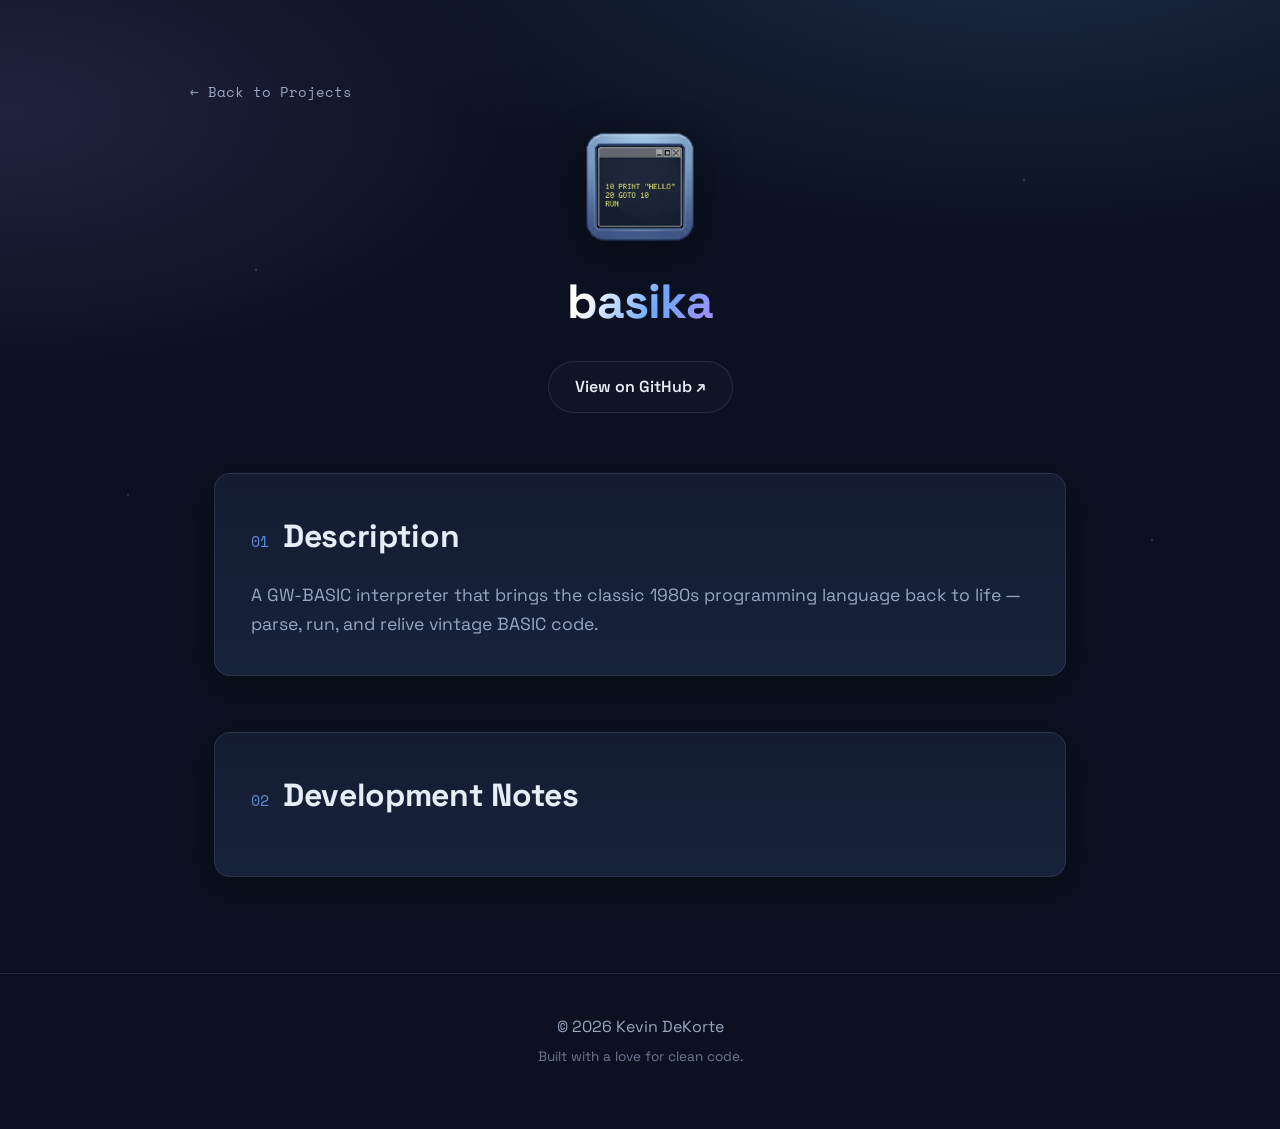
==== basika.html @ e611b0ad "Add project detail pages with description and dev notes sections Add basika.html, spacerocks.html, a" ====
<!DOCTYPE html>
<html lang="en">
<head>
    <meta charset="UTF-8">
    <meta name="viewport" content="width=device-width, initial-scale=1.0">
    <meta name="description" content="basika — a GW-BASIC interpreter by Kevin DeKorte.">
    <title>basika — Kevin DeKorte</title>
    <link rel="preconnect" href="https://fonts.googleapis.com">
    <link rel="preconnect" href="https://fonts.gstatic.com" crossorigin>
    <link href="https://fonts.googleapis.com/css2?family=Space+Grotesk:wght@400;500;600;700&family=Space+Mono:wght@400;700&display=swap" rel="stylesheet">
    <link rel="stylesheet" href="style.css">
</head>
<body>
    <div class="stars" aria-hidden="true"></div>

    <header class="detail-hero">
        <div class="detail-hero-inner">
            <a class="back-link" href="index.html">← Back to Projects</a>
            <img class="detail-icon" src="basika.png" alt="basika icon" loading="lazy">
            <h1>basika</h1>
            <a class="btn btn-ghost" href="https://github.com/kdekorte/basika" target="_blank" rel="noopener">View on GitHub ↗</a>
        </div>
    </header>

    <main>
        <section id="description" class="section">
            <div class="section-head">
                <span class="section-index">01</span>
                <h2>Description</h2>
            </div>
            <p class="lead">A GW-BASIC interpreter that brings the classic 1980s programming language back to life — parse, run, and relive vintage BASIC code.</p>
        </section>

        <section id="notes" class="section">
            <div class="section-head">
                <span class="section-index">02</span>
                <h2>Development Notes</h2>
            </div>
            <div class="notes">
                <!-- Add development notes here as HTML entries, e.g.:
                <article class="note">
                    <p class="note-date">2026-01-01</p>
                    <p>Note content goes here.</p>
                </article>
                -->
            </div>
        </section>
    </main>

    <footer>
        <p>&copy; 2026 Kevin DeKorte</p>
        <p class="footer-sub">Built with a love for clean code.</p>
    </footer>
</body>
</html>
---- style.css ----
:root {
    --bg: #0b1120;
    --bg-elev: #131c31;
    --bg-card: #17223b;
    --border: rgba(148, 163, 184, 0.16);
    --text: #e6edf7;
    --muted: #97a6c2;
    --accent: #6ea8fe;
    --accent-2: #a78bfa;
    --radius: 16px;
    --shadow: 0 10px 40px rgba(0, 0, 0, 0.35);
    --maxw: 900px;
}

* {
    box-sizing: border-box;
}

html {
    scroll-behavior: smooth;
}

body {
    font-family: 'Space Grotesk', system-ui, sans-serif;
    margin: 0;
    padding: 0;
    color: var(--text);
    background:
        radial-gradient(1200px 600px at 80% -10%, rgba(110, 168, 254, 0.18), transparent 60%),
        radial-gradient(1000px 500px at 0% 10%, rgba(167, 139, 250, 0.14), transparent 55%),
        var(--bg);
    line-height: 1.65;
    min-height: 100vh;
    -webkit-font-smoothing: antialiased;
}

/* Subtle starfield */
.stars {
    position: fixed;
    inset: 0;
    z-index: -1;
    pointer-events: none;
    background-image:
        radial-gradient(1px 1px at 20% 30%, #fff, transparent),
        radial-gradient(1px 1px at 60% 70%, #cbd5e1, transparent),
        radial-gradient(1px 1px at 80% 20%, #fff, transparent),
        radial-gradient(1px 1px at 35% 85%, #dbeafe, transparent),
        radial-gradient(1px 1px at 90% 60%, #fff, transparent),
        radial-gradient(1px 1px at 10% 55%, #cbd5e1, transparent);
    background-size: 100% 100%;
    opacity: 0.5;
}

/* ---------- Hero ---------- */
.hero {
    text-align: center;
    padding: 120px 24px 90px;
}

.hero-inner {
    max-width: var(--maxw);
    margin: 0 auto;
    animation: rise 0.7s ease both;
}

.eyebrow {
    font-family: 'Space Mono', monospace;
    color: var(--accent);
    letter-spacing: 0.04em;
    margin: 0 0 12px;
}

.hero h1 {
    font-size: clamp(2.6rem, 7vw, 4.5rem);
    line-height: 1.05;
    margin: 0;
    background: linear-gradient(120deg, #fff 20%, var(--accent) 60%, var(--accent-2) 100%);
    -webkit-background-clip: text;
    background-clip: text;
    color: transparent;
    letter-spacing: -0.02em;
}

.tagline {
    font-family: 'Space Mono', monospace;
    font-size: clamp(1rem, 2.5vw, 1.35rem);
    color: var(--muted);
    margin: 10px 0 0;
}

.hero-blurb {
    max-width: 560px;
    margin: 22px auto 0;
    color: var(--muted);
    font-size: 1.05rem;
}

.hero-actions {
    display: flex;
    gap: 14px;
    justify-content: center;
    flex-wrap: wrap;
    margin-top: 34px;
}

.btn {
    display: inline-block;
    padding: 12px 26px;
    border-radius: 999px;
    font-weight: 600;
    text-decoration: none;
    transition: transform 0.15s ease, box-shadow 0.2s ease, background 0.2s ease;
}

.btn-primary {
    color: #0b1120;
    background: linear-gradient(120deg, var(--accent), var(--accent-2));
    box-shadow: 0 8px 24px rgba(110, 168, 254, 0.35);
}

.btn-primary:hover {
    transform: translateY(-2px);
    box-shadow: 0 12px 30px rgba(110, 168, 254, 0.45);
}

.btn-ghost {
    color: var(--text);
    border: 1px solid var(--border);
    background: rgba(255, 255, 255, 0.02);
}

.btn-ghost:hover {
    transform: translateY(-2px);
    border-color: var(--accent);
    color: var(--accent);
}

/* ---------- Sections ---------- */
main {
    max-width: var(--maxw);
    margin: 0 auto;
    padding: 0 24px 40px;
}

.section {
    margin: 0 0 56px;
    padding: 36px;
    background: linear-gradient(180deg, var(--bg-elev), var(--bg-card));
    border: 1px solid var(--border);
    border-radius: var(--radius);
    box-shadow: var(--shadow);
}

.section-head {
    display: flex;
    align-items: baseline;
    gap: 14px;
    margin-bottom: 18px;
}

.section-index {
    font-family: 'Space Mono', monospace;
    color: var(--accent);
    font-size: 0.95rem;
    opacity: 0.8;
}

.section h2 {
    margin: 0;
    font-size: clamp(1.5rem, 4vw, 2rem);
    letter-spacing: -0.01em;
}

.lead {
    margin: 0 0 16px;
    color: var(--muted);
    font-size: 1.1rem;
}

.lead:last-of-type {
    margin-bottom: 0;
}

.about-links {
    display: flex;
    gap: 12px;
    flex-wrap: wrap;
    margin-top: 24px;
}

/* ---------- Project cards ---------- */
.project-grid {
    display: grid;
    grid-template-columns: repeat(auto-fit, minmax(240px, 1fr));
    gap: 20px;
}

.card {
    display: flex;
    flex-direction: column;
    background: rgba(255, 255, 255, 0.02);
    border: 1px solid var(--border);
    border-radius: 14px;
    overflow: hidden;
    transition: transform 0.2s ease, border-color 0.2s ease, box-shadow 0.2s ease;
}

.card:hover {
    transform: translateY(-6px);
    border-color: var(--accent);
    box-shadow: 0 16px 40px rgba(0, 0, 0, 0.4);
}

.card-media {
    display: flex;
    align-items: center;
    justify-content: center;
    padding: 28px;
    background: radial-gradient(circle at 50% 40%, rgba(110, 168, 254, 0.15), transparent 70%);
}

.card-media img {
    width: 110px;
    height: 110px;
    object-fit: contain;
    filter: drop-shadow(0 8px 20px rgba(0, 0, 0, 0.4));
}

.card-body {
    padding: 20px 22px 24px;
    border-top: 1px solid var(--border);
}

.card-body h3 {
    margin: 0 0 6px;
    font-size: 1.25rem;
}

.card-body p {
    margin: 0 0 16px;
    color: var(--muted);
}

.card-link {
    font-family: 'Space Mono', monospace;
    font-size: 0.9rem;
    color: var(--accent);
    text-decoration: none;
    font-weight: 700;
}

.card-link:hover {
    color: var(--accent-2);
}

/* ---------- Project detail header ---------- */
.detail-hero {
    text-align: center;
    padding: 80px 24px 60px;
}

.detail-hero-inner {
    max-width: var(--maxw);
    margin: 0 auto;
    display: flex;
    flex-direction: column;
    align-items: center;
    animation: rise 0.7s ease both;
}

.back-link {
    align-self: flex-start;
    font-family: 'Space Mono', monospace;
    font-size: 0.9rem;
    color: var(--muted);
    text-decoration: none;
    margin-bottom: 28px;
    transition: color 0.2s ease;
}

.back-link:hover {
    color: var(--accent);
}

.detail-icon {
    width: 110px;
    height: 110px;
    object-fit: contain;
    filter: drop-shadow(0 8px 20px rgba(0, 0, 0, 0.4));
    margin-bottom: 20px;
}

.detail-hero-inner h1 {
    font-size: clamp(2rem, 6vw, 3rem);
    margin: 0 0 20px;
    background: linear-gradient(120deg, #fff 20%, var(--accent) 60%, var(--accent-2) 100%);
    -webkit-background-clip: text;
    background-clip: text;
    color: transparent;
    letter-spacing: -0.02em;
}

/* ---------- Development notes ---------- */
.notes {
    display: flex;
    flex-direction: column;
    gap: 20px;
}

.note {
    padding: 18px 20px;
    background: rgba(255, 255, 255, 0.02);
    border: 1px solid var(--border);
    border-left: 3px solid var(--accent);
    border-radius: 10px;
}

.note-date {
    font-family: 'Space Mono', monospace;
    color: var(--accent);
    font-size: 0.85rem;
    margin: 0 0 8px;
}

.note p:last-child {
    margin-bottom: 0;
}

.notes:empty::before {
    content: "No development notes yet.";
    color: var(--muted);
    font-style: italic;
}

/* ---------- Footer ---------- */
footer {
    text-align: center;
    padding: 40px 24px 60px;
    color: var(--muted);
    border-top: 1px solid var(--border);
}

footer p {
    margin: 0;
}

.footer-sub {
    font-size: 0.85rem;
    opacity: 0.7;
    margin-top: 6px;
}

/* ---------- Animation ---------- */
@keyframes rise {
    from { opacity: 0; transform: translateY(18px); }
    to   { opacity: 1; transform: translateY(0); }
}

@media (prefers-reduced-motion: reduce) {
    * { animation: none !important; scroll-behavior: auto; }
}

/* ---------- Responsive ---------- */
@media (max-width: 600px) {
    .hero { padding: 80px 20px 60px; }
    .section { padding: 26px 20px; }
}
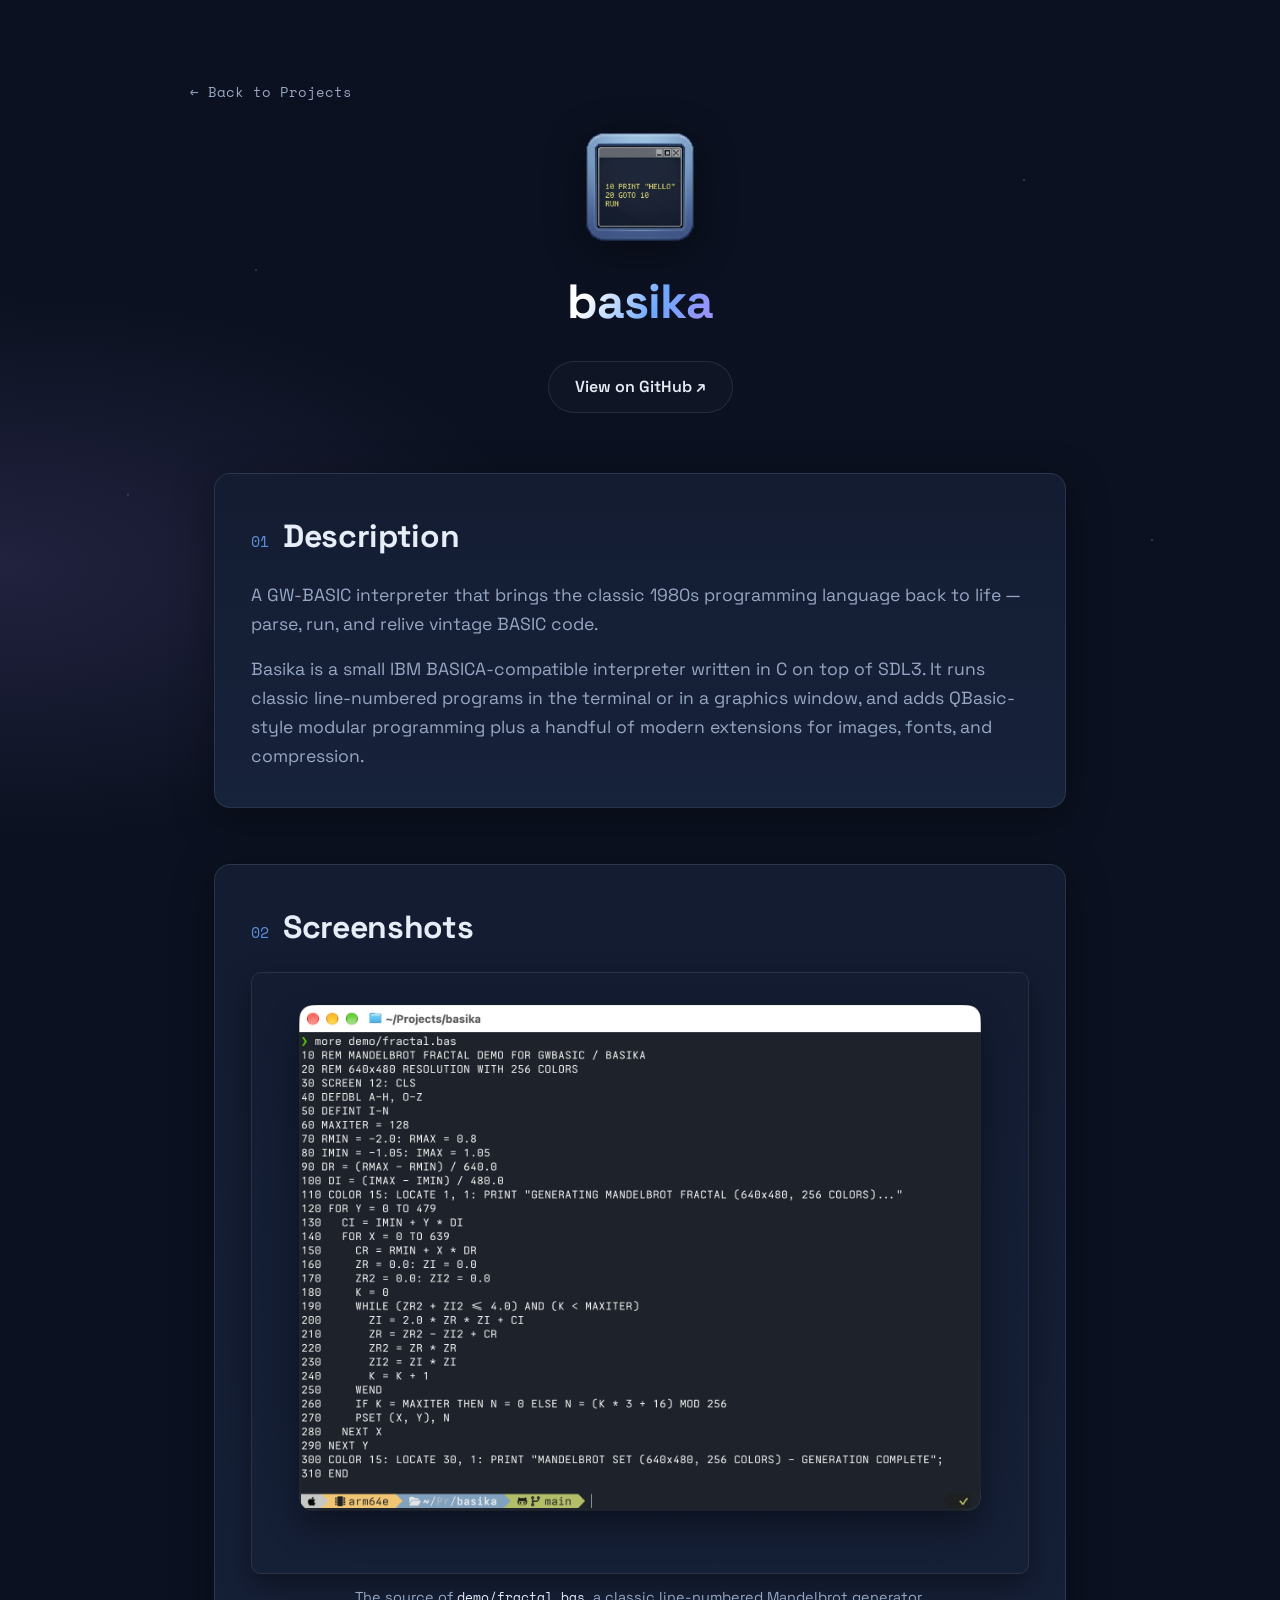
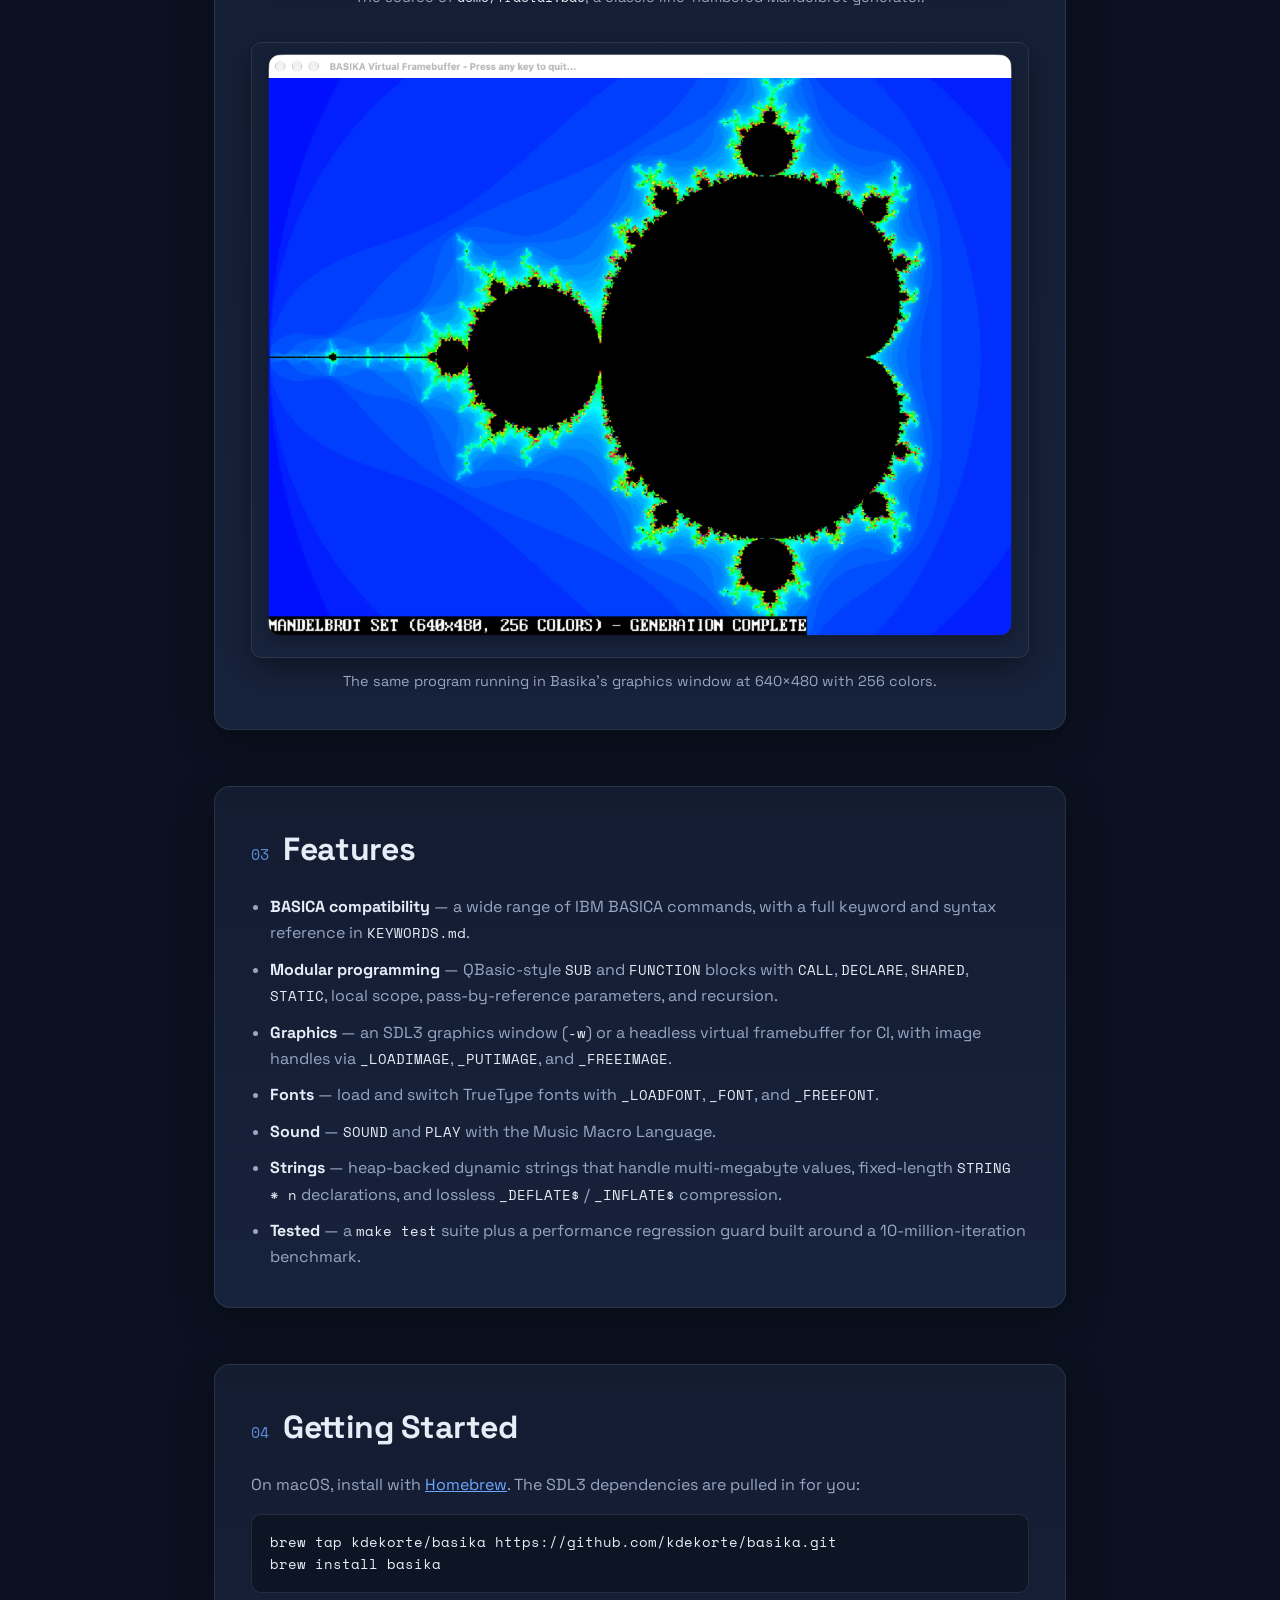
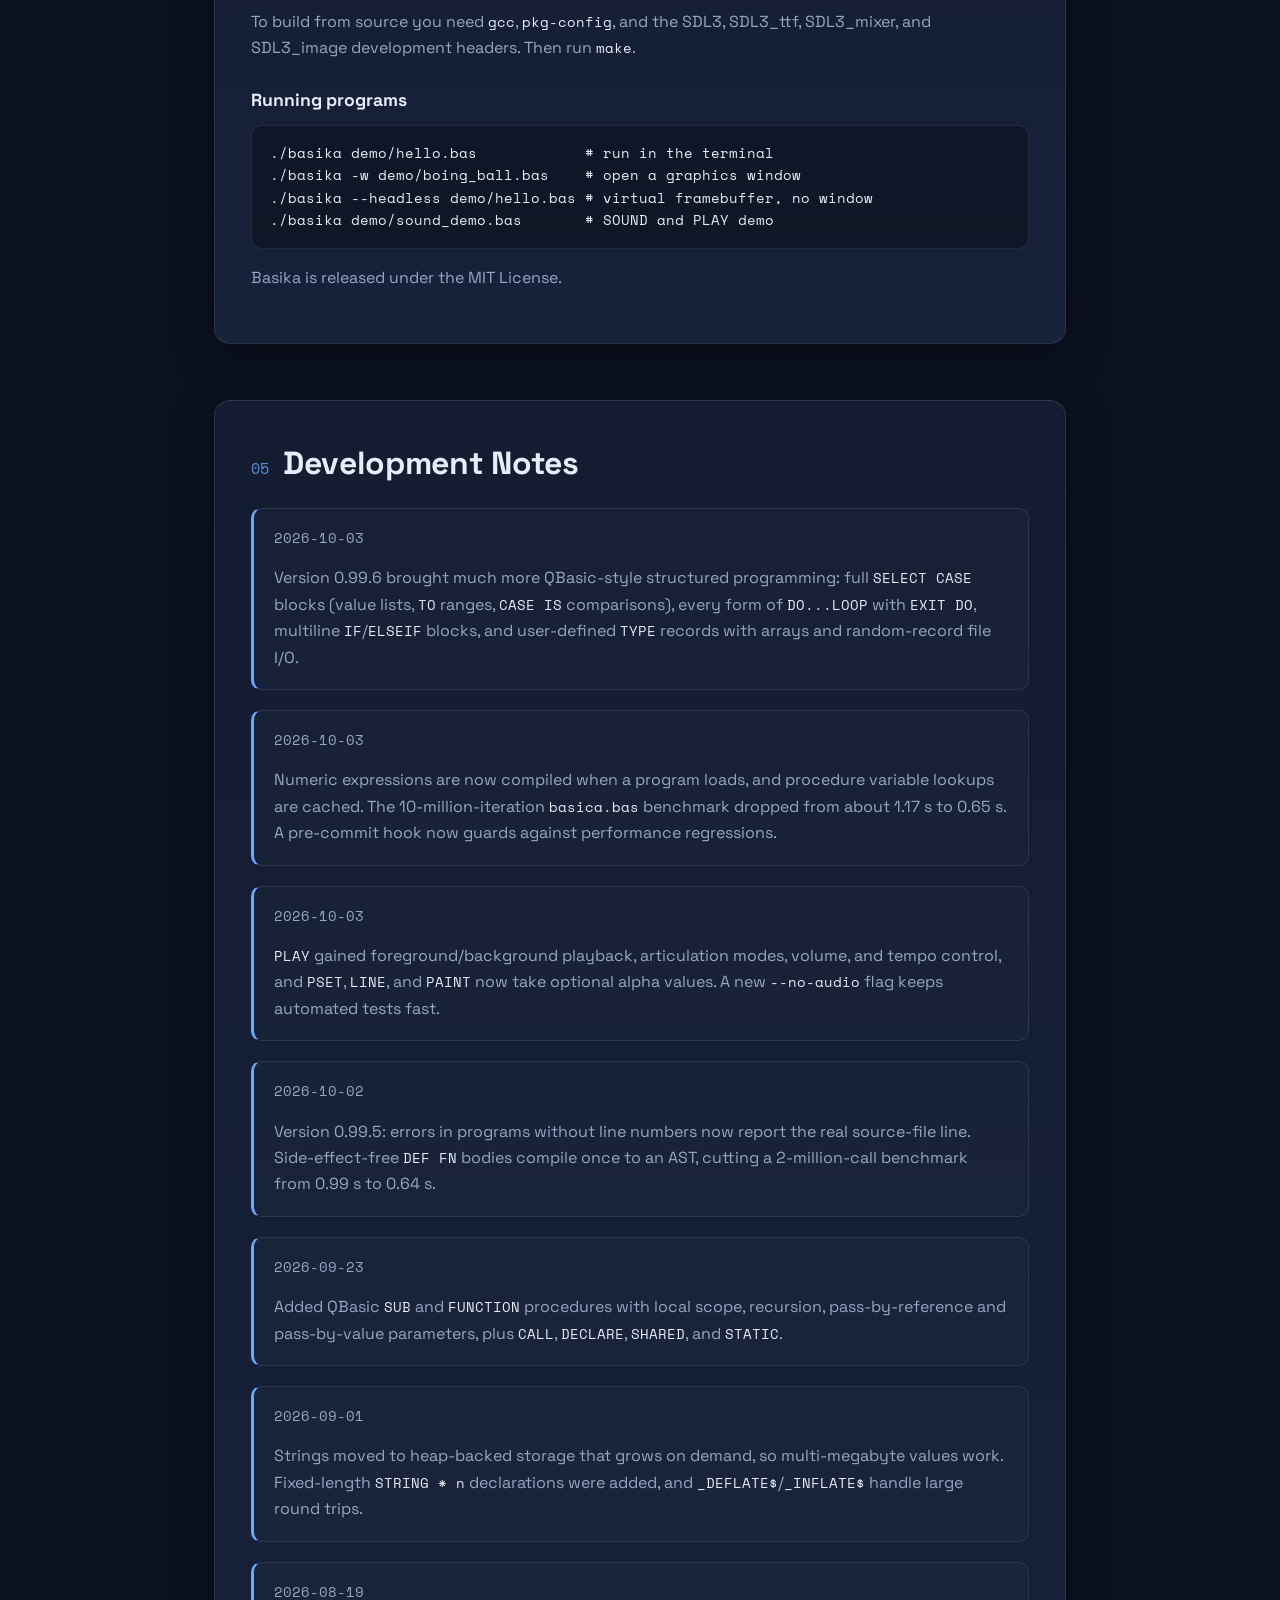
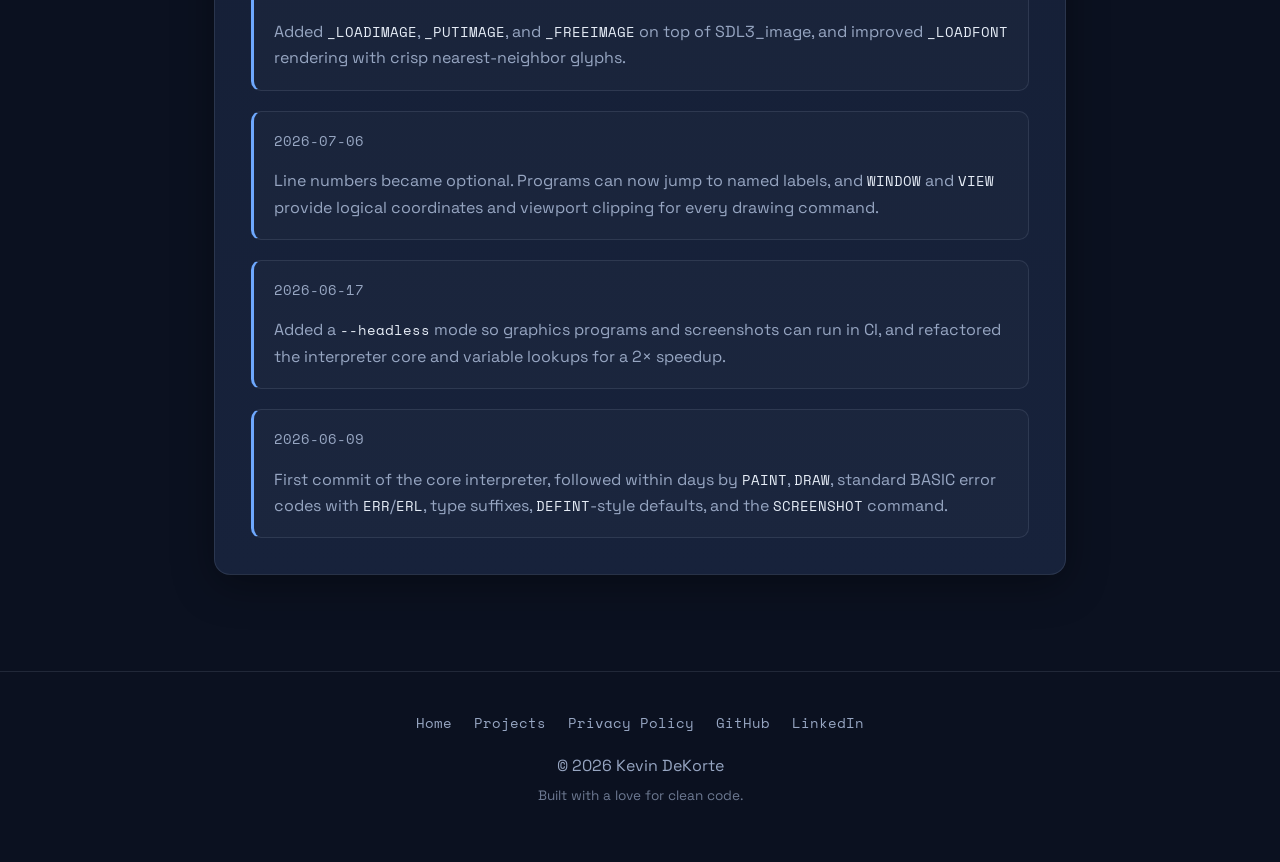
==== commit c7819253: "Expand project pages and prepare site for AdSense review - Add screenshots, features, and getting-st" ====
--- a/basika.html
+++ b/basika.html
@@ -5,6 +5,8 @@
     <meta name="viewport" content="width=device-width, initial-scale=1.0">
     <meta name="description" content="basika — a GW-BASIC interpreter by Kevin DeKorte.">
     <title>basika — Kevin DeKorte</title>
+    <link rel="canonical" href="https://kdekorte.github.io/basika.html">
+    <script async src="https://pagead2.googlesyndication.com/pagead/js/adsbygoogle.js?client=ca-pub-9617520842418047" crossorigin="anonymous"></script>
     <link rel="preconnect" href="https://fonts.googleapis.com">
     <link rel="preconnect" href="https://fonts.gstatic.com" crossorigin>
     <link href="https://fonts.googleapis.com/css2?family=Space+Grotesk:wght@400;500;600;700&family=Space+Mono:wght@400;700&display=swap" rel="stylesheet">
@@ -29,25 +31,117 @@
                 <h2>Description</h2>
             </div>
             <p class="lead">A GW-BASIC interpreter that brings the classic 1980s programming language back to life — parse, run, and relive vintage BASIC code.</p>
+            <p class="lead">Basika is a small IBM BASICA-compatible interpreter written in C on top of SDL3. It runs classic line-numbered programs in the terminal or in a graphics window, and adds QBasic-style modular programming plus a handful of modern extensions for images, fonts, and compression.</p>
+        </section>
+
+        <section id="screenshots" class="section">
+            <div class="section-head">
+                <span class="section-index">02</span>
+                <h2>Screenshots</h2>
+            </div>
+            <div class="screenshots">
+                <figure class="screenshot">
+                    <img src="fractal_source.png" alt="Terminal showing the line-numbered BASIC source of demo/fractal.bas, a Mandelbrot set generator" loading="lazy" width="1836" height="1420">
+                    <figcaption>The source of <code>demo/fractal.bas</code>, a classic line-numbered Mandelbrot generator.</figcaption>
+                </figure>
+                <figure class="screenshot">
+                    <img src="fractal_run.png" alt="Basika graphics window displaying a colorful Mandelbrot set rendered at 640×480 in 256 colors" loading="lazy" width="2140" height="1692">
+                    <figcaption>The same program running in Basika's graphics window at 640×480 with 256 colors.</figcaption>
+                </figure>
+            </div>
+        </section>
+
+        <section id="features" class="section">
+            <div class="section-head">
+                <span class="section-index">03</span>
+                <h2>Features</h2>
+            </div>
+            <ul class="feature-list">
+                <li><strong>BASICA compatibility</strong> — a wide range of IBM BASICA commands, with a full keyword and syntax reference in <code>KEYWORDS.md</code>.</li>
+                <li><strong>Modular programming</strong> — QBasic-style <code>SUB</code> and <code>FUNCTION</code> blocks with <code>CALL</code>, <code>DECLARE</code>, <code>SHARED</code>, <code>STATIC</code>, local scope, pass-by-reference parameters, and recursion.</li>
+                <li><strong>Graphics</strong> — an SDL3 graphics window (<code>-w</code>) or a headless virtual framebuffer for CI, with image handles via <code>_LOADIMAGE</code>, <code>_PUTIMAGE</code>, and <code>_FREEIMAGE</code>.</li>
+                <li><strong>Fonts</strong> — load and switch TrueType fonts with <code>_LOADFONT</code>, <code>_FONT</code>, and <code>_FREEFONT</code>.</li>
+                <li><strong>Sound</strong> — <code>SOUND</code> and <code>PLAY</code> with the Music Macro Language.</li>
+                <li><strong>Strings</strong> — heap-backed dynamic strings that handle multi-megabyte values, fixed-length <code>STRING * n</code> declarations, and lossless <code>_DEFLATE$</code> / <code>_INFLATE$</code> compression.</li>
+                <li><strong>Tested</strong> — a <code>make test</code> suite plus a performance regression guard built around a 10-million-iteration benchmark.</li>
+            </ul>
+        </section>
+
+        <section id="install" class="section">
+            <div class="section-head">
+                <span class="section-index">04</span>
+                <h2>Getting Started</h2>
+            </div>
+            <p>On macOS, install with <a href="https://brew.sh" target="_blank" rel="noopener">Homebrew</a>. The SDL3 dependencies are pulled in for you:</p>
+<pre><code>brew tap kdekorte/basika https://github.com/kdekorte/basika.git
+brew install basika</code></pre>
+            <p>To build from source you need <code>gcc</code>, <code>pkg-config</code>, and the SDL3, SDL3_ttf, SDL3_mixer, and SDL3_image development headers. Then run <code>make</code>.</p>
+            <h3 class="detail-sub">Running programs</h3>
+<pre><code>./basika demo/hello.bas            # run in the terminal
+./basika -w demo/boing_ball.bas    # open a graphics window
+./basika --headless demo/hello.bas # virtual framebuffer, no window
+./basika demo/sound_demo.bas       # SOUND and PLAY demo</code></pre>
+            <p>Basika is released under the MIT License.</p>
         </section>
 
         <section id="notes" class="section">
             <div class="section-head">
-                <span class="section-index">02</span>
+                <span class="section-index">05</span>
                 <h2>Development Notes</h2>
             </div>
             <div class="notes">
-                <!-- Add development notes here as HTML entries, e.g.:
                 <article class="note">
-                    <p class="note-date">2026-01-01</p>
-                    <p>Note content goes here.</p>
+                    <p class="note-date">2026-10-03</p>
+                    <p>Version 0.99.6 brought much more QBasic-style structured programming: full <code>SELECT CASE</code> blocks (value lists, <code>TO</code> ranges, <code>CASE IS</code> comparisons), every form of <code>DO...LOOP</code> with <code>EXIT DO</code>, multiline <code>IF</code>/<code>ELSEIF</code> blocks, and user-defined <code>TYPE</code> records with arrays and random-record file I/O.</p>
                 </article>
-                -->
+                <article class="note">
+                    <p class="note-date">2026-10-03</p>
+                    <p>Numeric expressions are now compiled when a program loads, and procedure variable lookups are cached. The 10-million-iteration <code>basica.bas</code> benchmark dropped from about 1.17 s to 0.65 s. A pre-commit hook now guards against performance regressions.</p>
+                </article>
+                <article class="note">
+                    <p class="note-date">2026-10-03</p>
+                    <p><code>PLAY</code> gained foreground/background playback, articulation modes, volume, and tempo control, and <code>PSET</code>, <code>LINE</code>, and <code>PAINT</code> now take optional alpha values. A new <code>--no-audio</code> flag keeps automated tests fast.</p>
+                </article>
+                <article class="note">
+                    <p class="note-date">2026-10-02</p>
+                    <p>Version 0.99.5: errors in programs without line numbers now report the real source-file line. Side-effect-free <code>DEF FN</code> bodies compile once to an AST, cutting a 2-million-call benchmark from 0.99 s to 0.64 s.</p>
+                </article>
+                <article class="note">
+                    <p class="note-date">2026-09-23</p>
+                    <p>Added QBasic <code>SUB</code> and <code>FUNCTION</code> procedures with local scope, recursion, pass-by-reference and pass-by-value parameters, plus <code>CALL</code>, <code>DECLARE</code>, <code>SHARED</code>, and <code>STATIC</code>.</p>
+                </article>
+                <article class="note">
+                    <p class="note-date">2026-09-01</p>
+                    <p>Strings moved to heap-backed storage that grows on demand, so multi-megabyte values work. Fixed-length <code>STRING * n</code> declarations were added, and <code>_DEFLATE$</code>/<code>_INFLATE$</code> handle large round trips.</p>
+                </article>
+                <article class="note">
+                    <p class="note-date">2026-08-19</p>
+                    <p>Added <code>_LOADIMAGE</code>, <code>_PUTIMAGE</code>, and <code>_FREEIMAGE</code> on top of SDL3_image, and improved <code>_LOADFONT</code> rendering with crisp nearest-neighbor glyphs.</p>
+                </article>
+                <article class="note">
+                    <p class="note-date">2026-07-06</p>
+                    <p>Line numbers became optional. Programs can now jump to named labels, and <code>WINDOW</code> and <code>VIEW</code> provide logical coordinates and viewport clipping for every drawing command.</p>
+                </article>
+                <article class="note">
+                    <p class="note-date">2026-06-17</p>
+                    <p>Added a <code>--headless</code> mode so graphics programs and screenshots can run in CI, and refactored the interpreter core and variable lookups for a 2× speedup.</p>
+                </article>
+                <article class="note">
+                    <p class="note-date">2026-06-09</p>
+                    <p>First commit of the core interpreter, followed within days by <code>PAINT</code>, <code>DRAW</code>, standard BASIC error codes with <code>ERR</code>/<code>ERL</code>, type suffixes, <code>DEFINT</code>-style defaults, and the <code>SCREENSHOT</code> command.</p>
+                </article>
             </div>
         </section>
     </main>
 
     <footer>
+        <nav class="footer-nav" aria-label="Site">
+            <a href="index.html">Home</a>
+            <a href="index.html#projects">Projects</a>
+            <a href="privacy.html">Privacy Policy</a>
+            <a href="https://github.com/kdekorte" target="_blank" rel="noopener">GitHub</a>
+            <a href="https://www.linkedin.com/in/kevin-dekorte-9445943" target="_blank" rel="noopener">LinkedIn</a>
+        </nav>
         <p>&copy; 2026 Kevin DeKorte</p>
         <p class="footer-sub">Built with a love for clean code.</p>
     </footer>
--- a/style.css
+++ b/style.css
@@ -300,6 +300,84 @@
     letter-spacing: -0.02em;
 }
 
+/* ---------- Project detail content ---------- */
+.screenshots {
+    display: flex;
+    flex-direction: column;
+    gap: 32px;
+}
+
+.screenshot {
+    margin: 0;
+}
+
+.screenshot img {
+    display: block;
+    width: 100%;
+    height: auto;
+    border-radius: 10px;
+    border: 1px solid var(--border);
+    box-shadow: 0 10px 30px rgba(0, 0, 0, 0.4);
+}
+
+.screenshot figcaption {
+    margin-top: 12px;
+    color: var(--muted);
+    font-size: 0.9rem;
+    text-align: center;
+}
+
+.feature-list {
+    margin: 0;
+    padding-left: 1.2em;
+    color: var(--muted);
+}
+
+.feature-list li {
+    margin-bottom: 10px;
+}
+
+.feature-list li:last-child {
+    margin-bottom: 0;
+}
+
+.feature-list strong {
+    color: var(--text);
+}
+
+.detail-sub {
+    margin: 24px 0 10px;
+    font-size: 1.1rem;
+}
+
+.section p {
+    color: var(--muted);
+}
+
+.section code {
+    font-family: 'Space Mono', monospace;
+    font-size: 0.88em;
+    color: var(--text);
+}
+
+.section pre {
+    margin: 0 0 16px;
+    padding: 16px 18px;
+    overflow-x: auto;
+    background: rgba(0, 0, 0, 0.3);
+    border: 1px solid var(--border);
+    border-radius: 10px;
+    line-height: 1.5;
+}
+
+.section pre:last-child {
+    margin-bottom: 0;
+}
+
+.section a:not(.btn) {
+    color: var(--accent);
+}
+
 /* ---------- Development notes ---------- */
 .notes {
     display: flex;
@@ -344,6 +422,26 @@
     margin: 0;
 }
 
+.footer-nav {
+    display: flex;
+    flex-wrap: wrap;
+    justify-content: center;
+    gap: 8px 22px;
+    margin-bottom: 18px;
+}
+
+.footer-nav a {
+    font-family: 'Space Mono', monospace;
+    font-size: 0.85rem;
+    color: var(--muted);
+    text-decoration: none;
+    transition: color 0.2s ease;
+}
+
+.footer-nav a:hover {
+    color: var(--accent);
+}
+
 .footer-sub {
     font-size: 0.85rem;
     opacity: 0.7;
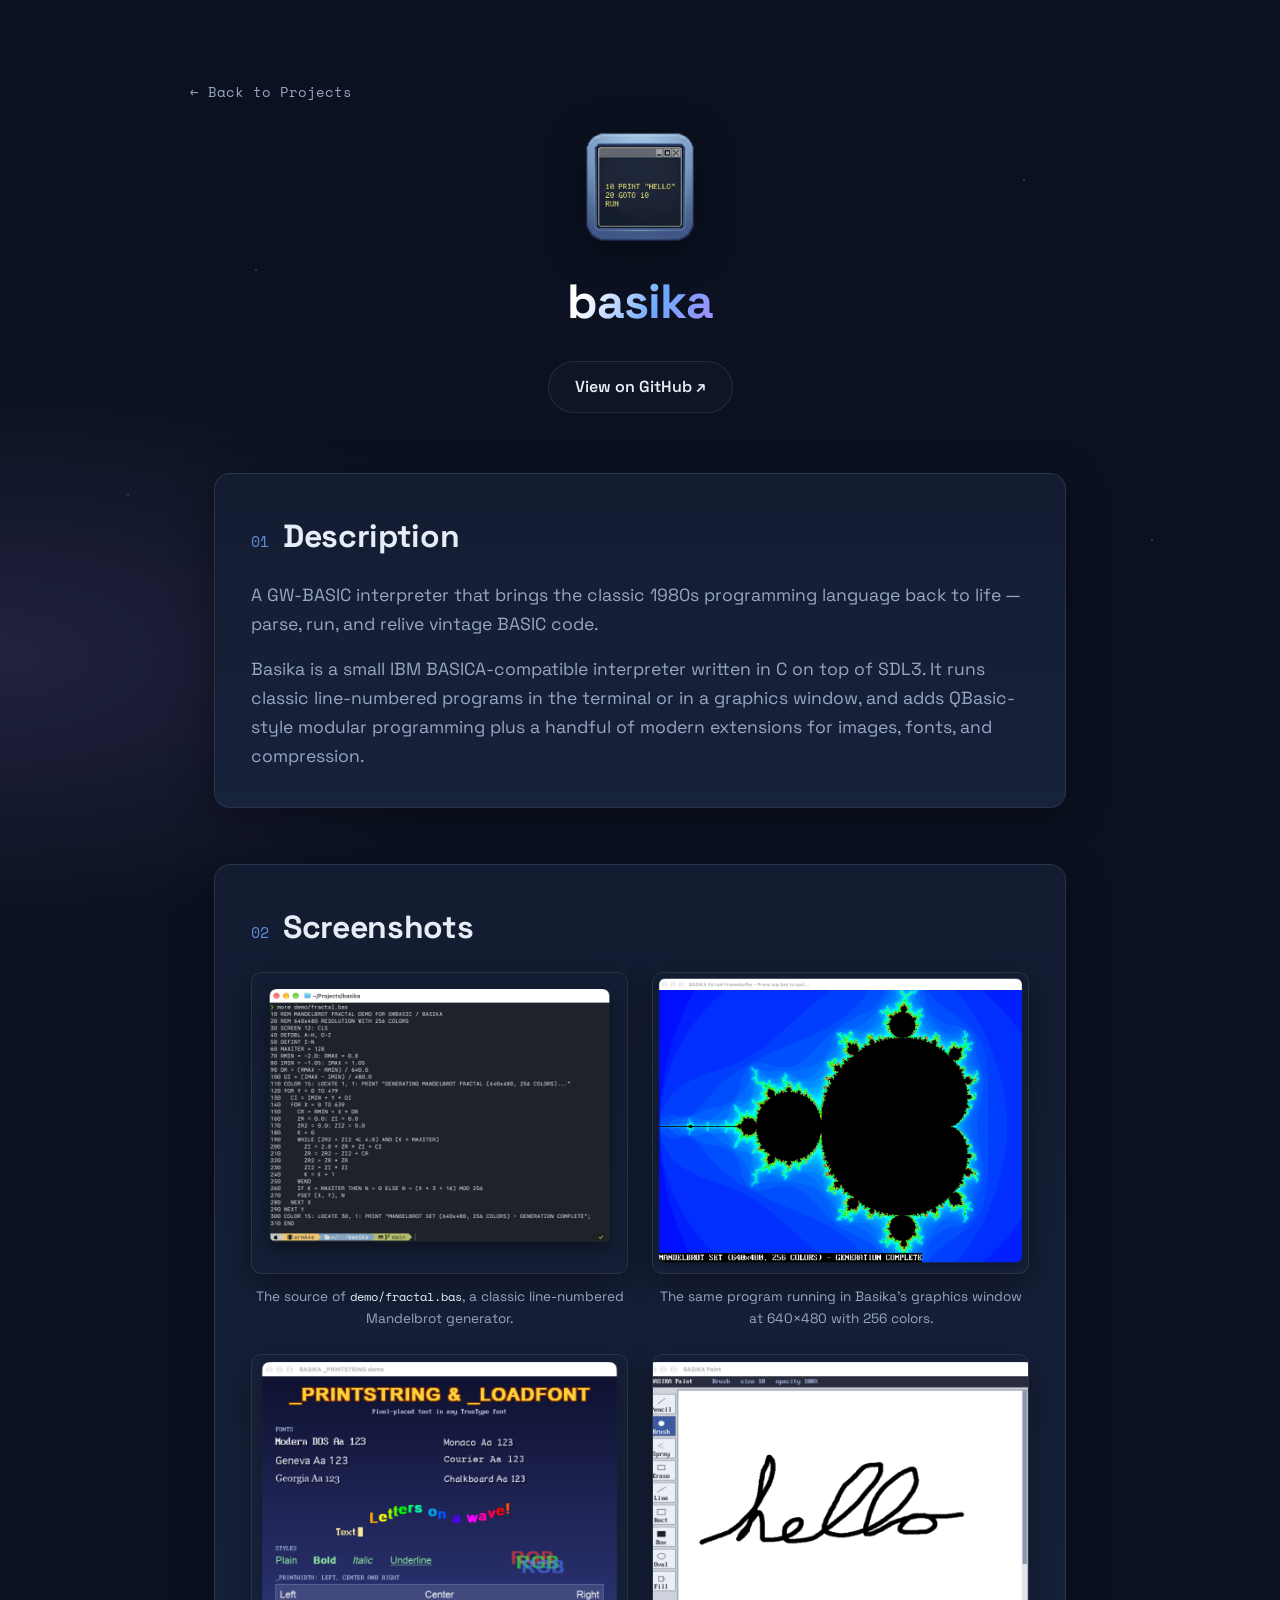
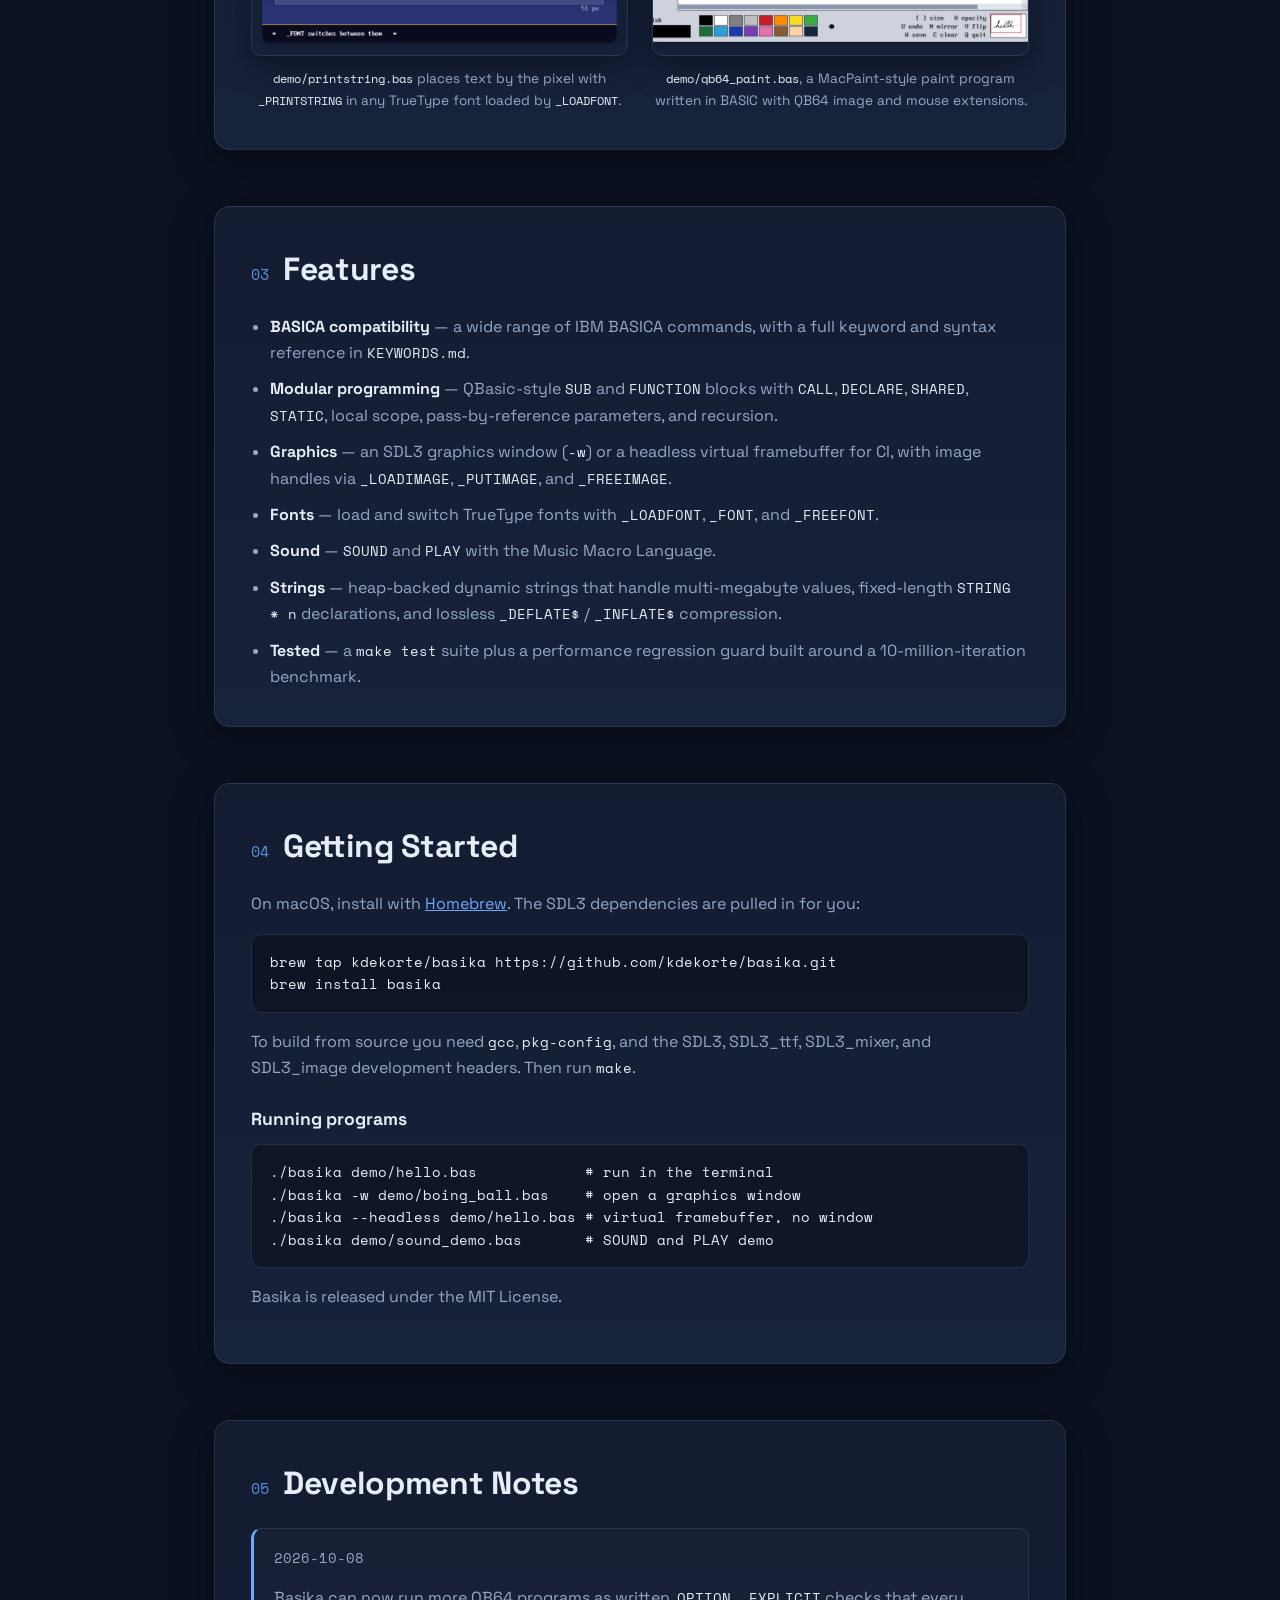
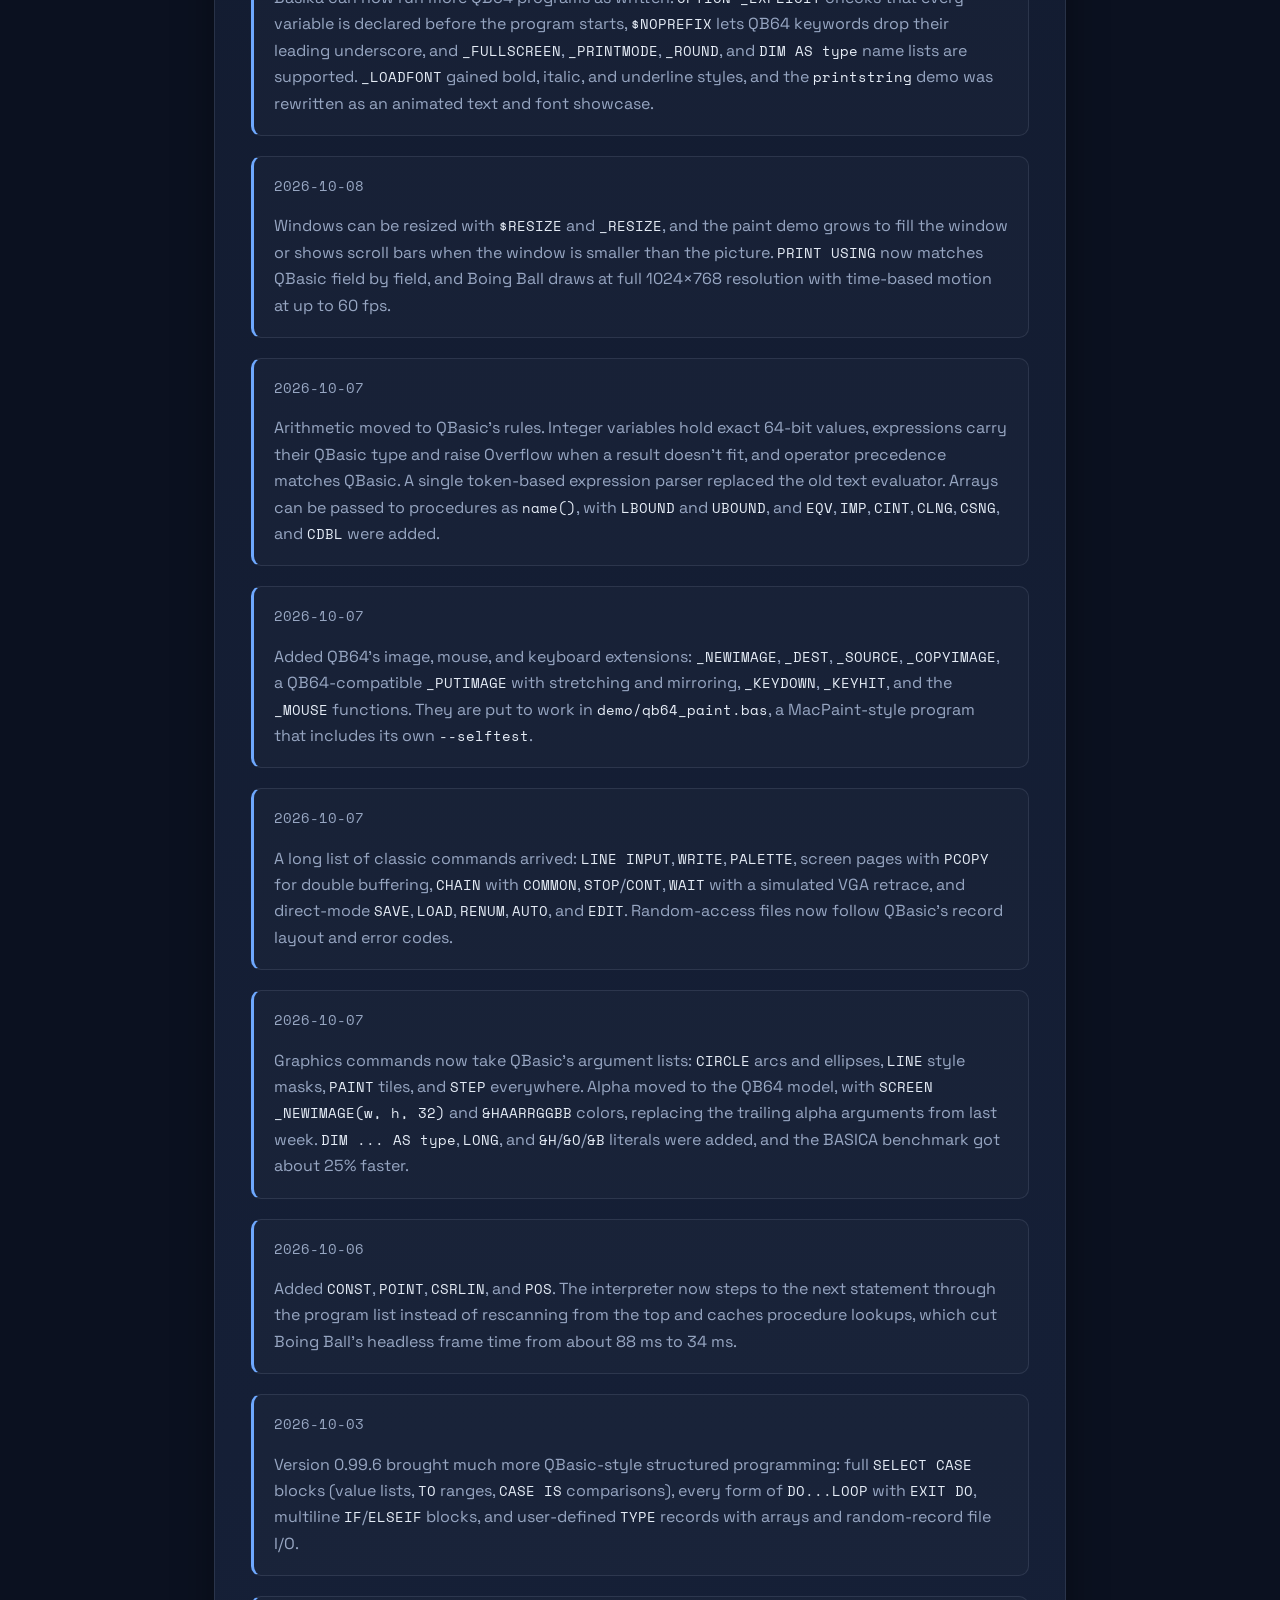
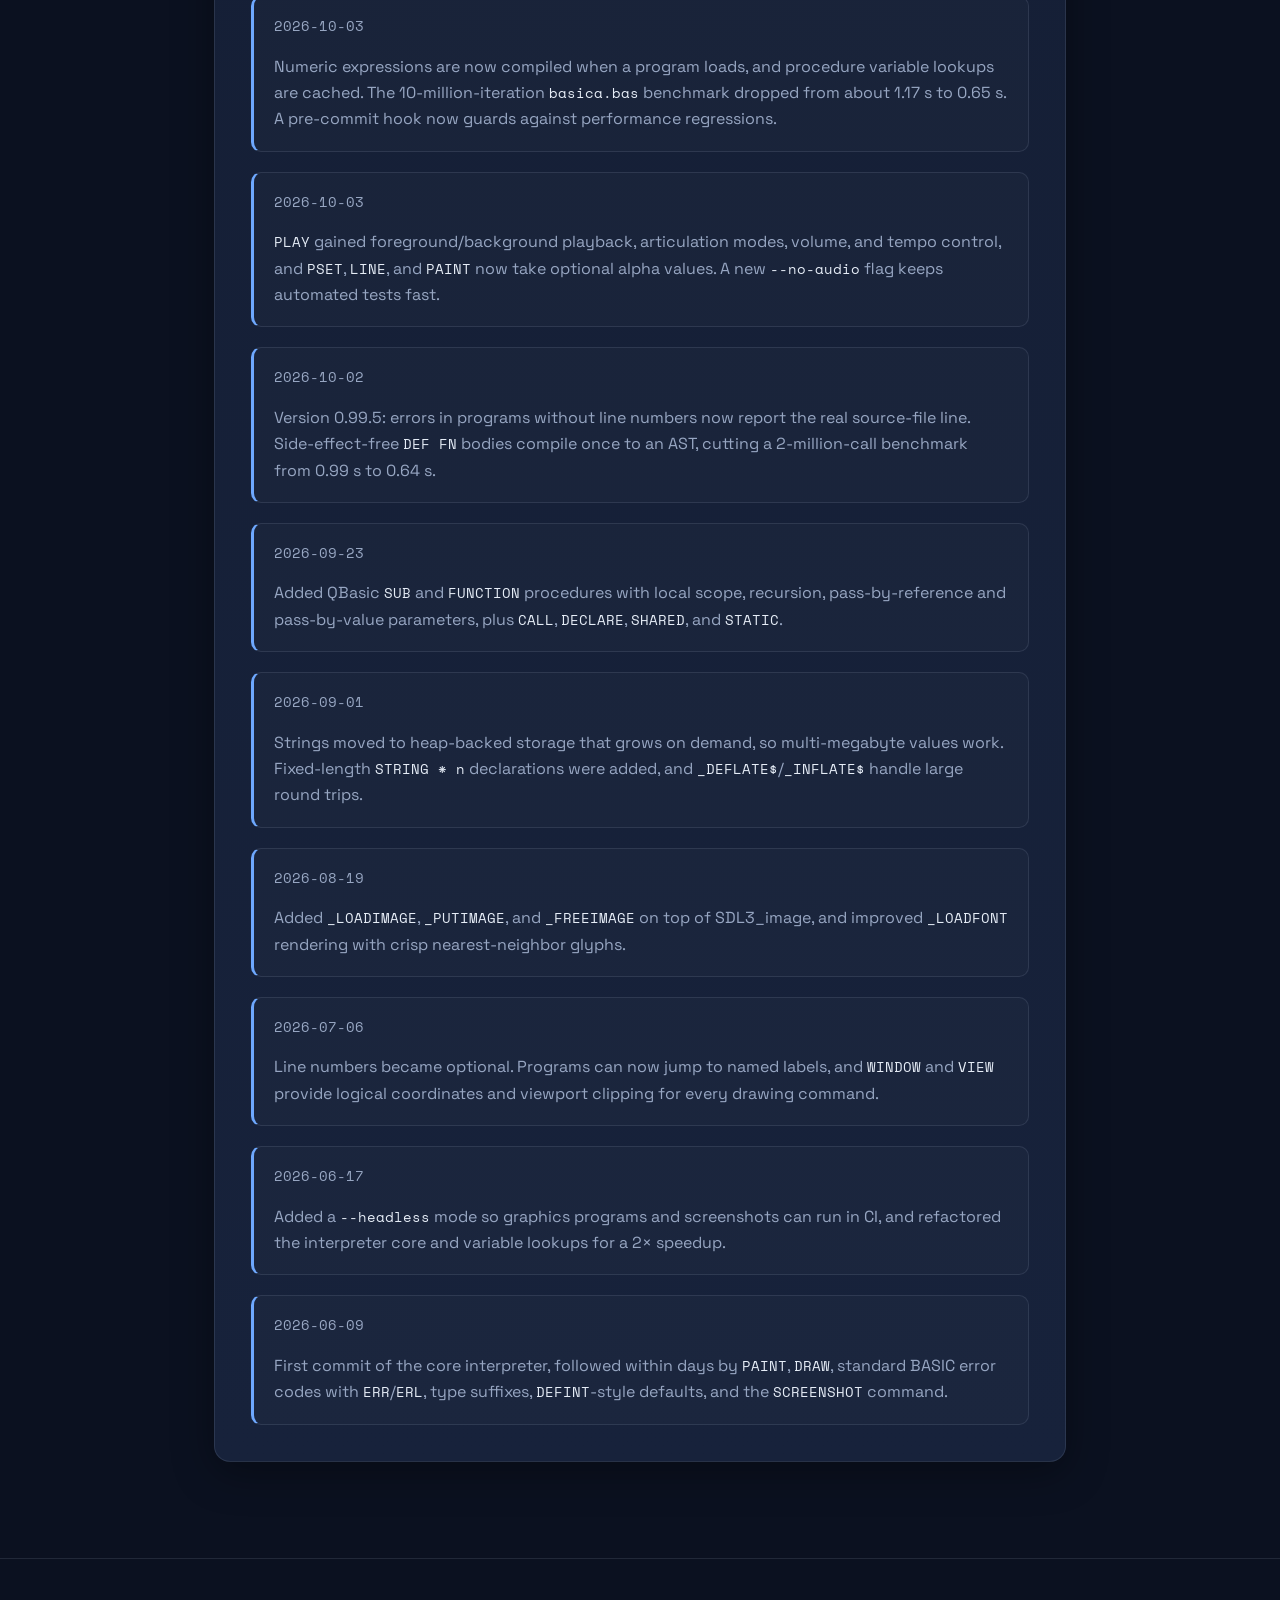
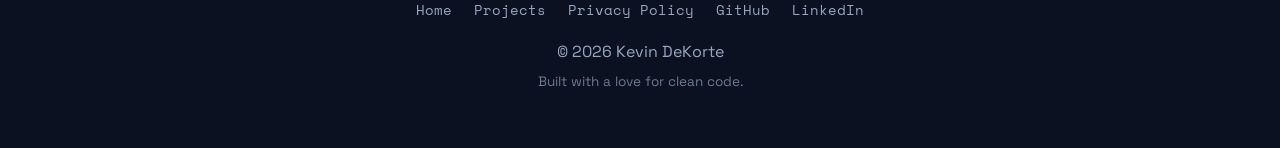
==== commit 11f9c263: "Update basika dev log, add screenshot gallery, organize images - Add basika development notes for Oc" ====
--- a/basika.html
+++ b/basika.html
@@ -18,7 +18,7 @@
     <header class="detail-hero">
         <div class="detail-hero-inner">
             <a class="back-link" href="index.html">← Back to Projects</a>
-            <img class="detail-icon" src="basika.png" alt="basika icon" loading="lazy">
+            <img class="detail-icon" src="images/basika/icon.png" alt="basika icon" loading="lazy">
             <h1>basika</h1>
             <a class="btn btn-ghost" href="https://github.com/kdekorte/basika" target="_blank" rel="noopener">View on GitHub ↗</a>
         </div>
@@ -39,14 +39,22 @@
                 <span class="section-index">02</span>
                 <h2>Screenshots</h2>
             </div>
-            <div class="screenshots">
+            <div class="screenshots gallery">
                 <figure class="screenshot">
-                    <img src="fractal_source.png" alt="Terminal showing the line-numbered BASIC source of demo/fractal.bas, a Mandelbrot set generator" loading="lazy" width="1836" height="1420">
+                    <img src="images/basika/fractal_source.png" alt="Terminal showing the line-numbered BASIC source of demo/fractal.bas, a Mandelbrot set generator" loading="lazy" width="1836" height="1420">
                     <figcaption>The source of <code>demo/fractal.bas</code>, a classic line-numbered Mandelbrot generator.</figcaption>
                 </figure>
                 <figure class="screenshot">
-                    <img src="fractal_run.png" alt="Basika graphics window displaying a colorful Mandelbrot set rendered at 640×480 in 256 colors" loading="lazy" width="2140" height="1692">
+                    <img src="images/basika/fractal_run.png" alt="Basika graphics window displaying a colorful Mandelbrot set rendered at 640×480 in 256 colors" loading="lazy" width="2140" height="1692">
                     <figcaption>The same program running in Basika's graphics window at 640×480 with 256 colors.</figcaption>
+                </figure>
+                <figure class="screenshot">
+                    <img src="images/basika/printstring.png" alt="Basika _PRINTSTRING demo window showing several TrueType fonts, rainbow letters on a wave, plain, bold, italic and underline styles, and left, center and right aligned text" loading="lazy" width="1692" height="1356">
+                    <figcaption><code>demo/printstring.bas</code> places text by the pixel with <code>_PRINTSTRING</code> in any TrueType font loaded by <code>_LOADFONT</code>.</figcaption>
+                </figure>
+                <figure class="screenshot">
+                    <img src="images/basika/qb64_paint.png" alt="BASIKA Paint, a MacPaint-style drawing program with a tool palette on the left, a color palette along the bottom, and the word hello brushed on the canvas" loading="lazy" width="1854" height="1356">
+                    <figcaption><code>demo/qb64_paint.bas</code>, a MacPaint-style paint program written in BASIC with QB64 image and mouse extensions.</figcaption>
                 </figure>
             </div>
         </section>
@@ -90,6 +98,34 @@
                 <h2>Development Notes</h2>
             </div>
             <div class="notes">
+                <article class="note">
+                    <p class="note-date">2026-10-08</p>
+                    <p>Basika can now run more QB64 programs as written. <code>OPTION _EXPLICIT</code> checks that every variable is declared before the program starts, <code>$NOPREFIX</code> lets QB64 keywords drop their leading underscore, and <code>_FULLSCREEN</code>, <code>_PRINTMODE</code>, <code>_ROUND</code>, and <code>DIM AS type</code> name lists are supported. <code>_LOADFONT</code> gained bold, italic, and underline styles, and the <code>printstring</code> demo was rewritten as an animated text and font showcase.</p>
+                </article>
+                <article class="note">
+                    <p class="note-date">2026-10-08</p>
+                    <p>Windows can be resized with <code>$RESIZE</code> and <code>_RESIZE</code>, and the paint demo grows to fill the window or shows scroll bars when the window is smaller than the picture. <code>PRINT USING</code> now matches QBasic field by field, and Boing Ball draws at full 1024×768 resolution with time-based motion at up to 60 fps.</p>
+                </article>
+                <article class="note">
+                    <p class="note-date">2026-10-07</p>
+                    <p>Arithmetic moved to QBasic's rules. Integer variables hold exact 64-bit values, expressions carry their QBasic type and raise Overflow when a result doesn't fit, and operator precedence matches QBasic. A single token-based expression parser replaced the old text evaluator. Arrays can be passed to procedures as <code>name()</code>, with <code>LBOUND</code> and <code>UBOUND</code>, and <code>EQV</code>, <code>IMP</code>, <code>CINT</code>, <code>CLNG</code>, <code>CSNG</code>, and <code>CDBL</code> were added.</p>
+                </article>
+                <article class="note">
+                    <p class="note-date">2026-10-07</p>
+                    <p>Added QB64's image, mouse, and keyboard extensions: <code>_NEWIMAGE</code>, <code>_DEST</code>, <code>_SOURCE</code>, <code>_COPYIMAGE</code>, a QB64-compatible <code>_PUTIMAGE</code> with stretching and mirroring, <code>_KEYDOWN</code>, <code>_KEYHIT</code>, and the <code>_MOUSE</code> functions. They are put to work in <code>demo/qb64_paint.bas</code>, a MacPaint-style program that includes its own <code>--selftest</code>.</p>
+                </article>
+                <article class="note">
+                    <p class="note-date">2026-10-07</p>
+                    <p>A long list of classic commands arrived: <code>LINE INPUT</code>, <code>WRITE</code>, <code>PALETTE</code>, screen pages with <code>PCOPY</code> for double buffering, <code>CHAIN</code> with <code>COMMON</code>, <code>STOP</code>/<code>CONT</code>, <code>WAIT</code> with a simulated VGA retrace, and direct-mode <code>SAVE</code>, <code>LOAD</code>, <code>RENUM</code>, <code>AUTO</code>, and <code>EDIT</code>. Random-access files now follow QBasic's record layout and error codes.</p>
+                </article>
+                <article class="note">
+                    <p class="note-date">2026-10-07</p>
+                    <p>Graphics commands now take QBasic's argument lists: <code>CIRCLE</code> arcs and ellipses, <code>LINE</code> style masks, <code>PAINT</code> tiles, and <code>STEP</code> everywhere. Alpha moved to the QB64 model, with <code>SCREEN _NEWIMAGE(w, h, 32)</code> and <code>&amp;HAARRGGBB</code> colors, replacing the trailing alpha arguments from last week. <code>DIM ... AS type</code>, <code>LONG</code>, and <code>&amp;H</code>/<code>&amp;O</code>/<code>&amp;B</code> literals were added, and the BASICA benchmark got about 25% faster.</p>
+                </article>
+                <article class="note">
+                    <p class="note-date">2026-10-06</p>
+                    <p>Added <code>CONST</code>, <code>POINT</code>, <code>CSRLIN</code>, and <code>POS</code>. The interpreter now steps to the next statement through the program list instead of rescanning from the top and caches procedure lookups, which cut Boing Ball's headless frame time from about 88 ms to 34 ms.</p>
+                </article>
                 <article class="note">
                     <p class="note-date">2026-10-03</p>
                     <p>Version 0.99.6 brought much more QBasic-style structured programming: full <code>SELECT CASE</code> blocks (value lists, <code>TO</code> ranges, <code>CASE IS</code> comparisons), every form of <code>DO...LOOP</code> with <code>EXIT DO</code>, multiline <code>IF</code>/<code>ELSEIF</code> blocks, and user-defined <code>TYPE</code> records with arrays and random-record file I/O.</p>
@@ -145,5 +181,6 @@
         <p>&copy; 2026 Kevin DeKorte</p>
         <p class="footer-sub">Built with a love for clean code.</p>
     </footer>
+    <script src="gallery.js" defer></script>
 </body>
 </html>
--- a/style.css
+++ b/style.css
@@ -327,6 +327,106 @@
     text-align: center;
 }
 
+/* Gallery: thumbnail grid that opens a lightbox */
+.screenshots.gallery {
+    display: grid;
+    grid-template-columns: repeat(2, minmax(0, 1fr));
+    gap: 24px;
+}
+
+.gallery .screenshot img {
+    aspect-ratio: 5 / 4;
+    object-fit: cover;
+    object-position: top;
+    cursor: zoom-in;
+    transition: transform 0.2s ease, border-color 0.2s ease;
+}
+
+.gallery .screenshot img:hover,
+.gallery .screenshot img:focus-visible {
+    transform: translateY(-3px);
+    border-color: var(--accent);
+    outline: none;
+}
+
+.gallery .screenshot figcaption {
+    font-size: 0.85rem;
+}
+
+.lightbox {
+    width: 100vw;
+    height: 100vh;
+    max-width: none;
+    max-height: none;
+    margin: 0;
+    padding: 0;
+    border: none;
+    background: transparent;
+    color: var(--text);
+}
+
+.lightbox::backdrop {
+    background: rgba(5, 9, 18, 0.97);
+    backdrop-filter: blur(6px);
+}
+
+.lightbox-figure {
+    height: 100%;
+    margin: 0;
+    padding: 56px 72px 24px;
+    display: flex;
+    flex-direction: column;
+    align-items: center;
+    justify-content: center;
+    gap: 14px;
+}
+
+.lightbox-figure img {
+    max-width: 100%;
+    max-height: calc(100vh - 150px);
+    object-fit: contain;
+    border-radius: 10px;
+    box-shadow: var(--shadow);
+}
+
+.lightbox-figure figcaption {
+    max-width: 760px;
+    color: var(--muted);
+    font-size: 0.95rem;
+    text-align: center;
+}
+
+.lightbox-count {
+    font-family: 'Space Mono', monospace;
+    font-size: 0.8rem;
+    color: var(--muted);
+}
+
+.lightbox button {
+    position: absolute;
+    width: 44px;
+    height: 44px;
+    border-radius: 50%;
+    border: 1px solid var(--border);
+    background: var(--bg-card);
+    color: var(--text);
+    font: inherit;
+    font-size: 1.3rem;
+    line-height: 1;
+    cursor: pointer;
+}
+
+.lightbox button:hover,
+.lightbox button:focus-visible {
+    border-color: var(--accent);
+    color: var(--accent);
+    outline: none;
+}
+
+.lightbox-close { top: 12px; right: 12px; }
+.lightbox-prev { left: 14px; top: 50%; transform: translateY(-50%); }
+.lightbox-next { right: 14px; top: 50%; transform: translateY(-50%); }
+
 .feature-list {
     margin: 0;
     padding-left: 1.2em;
@@ -462,4 +562,10 @@
 @media (max-width: 600px) {
     .hero { padding: 80px 20px 60px; }
     .section { padding: 26px 20px; }
-}
+    .screenshots.gallery { grid-template-columns: 1fr; }
+    .lightbox-figure { padding: 64px 16px 80px; }
+    .lightbox-figure img { max-height: calc(100vh - 220px); }
+    .lightbox-prev, .lightbox-next { top: auto; bottom: 16px; transform: none; }
+    .lightbox-prev { left: calc(50% - 56px); }
+    .lightbox-next { right: calc(50% - 56px); }
+}
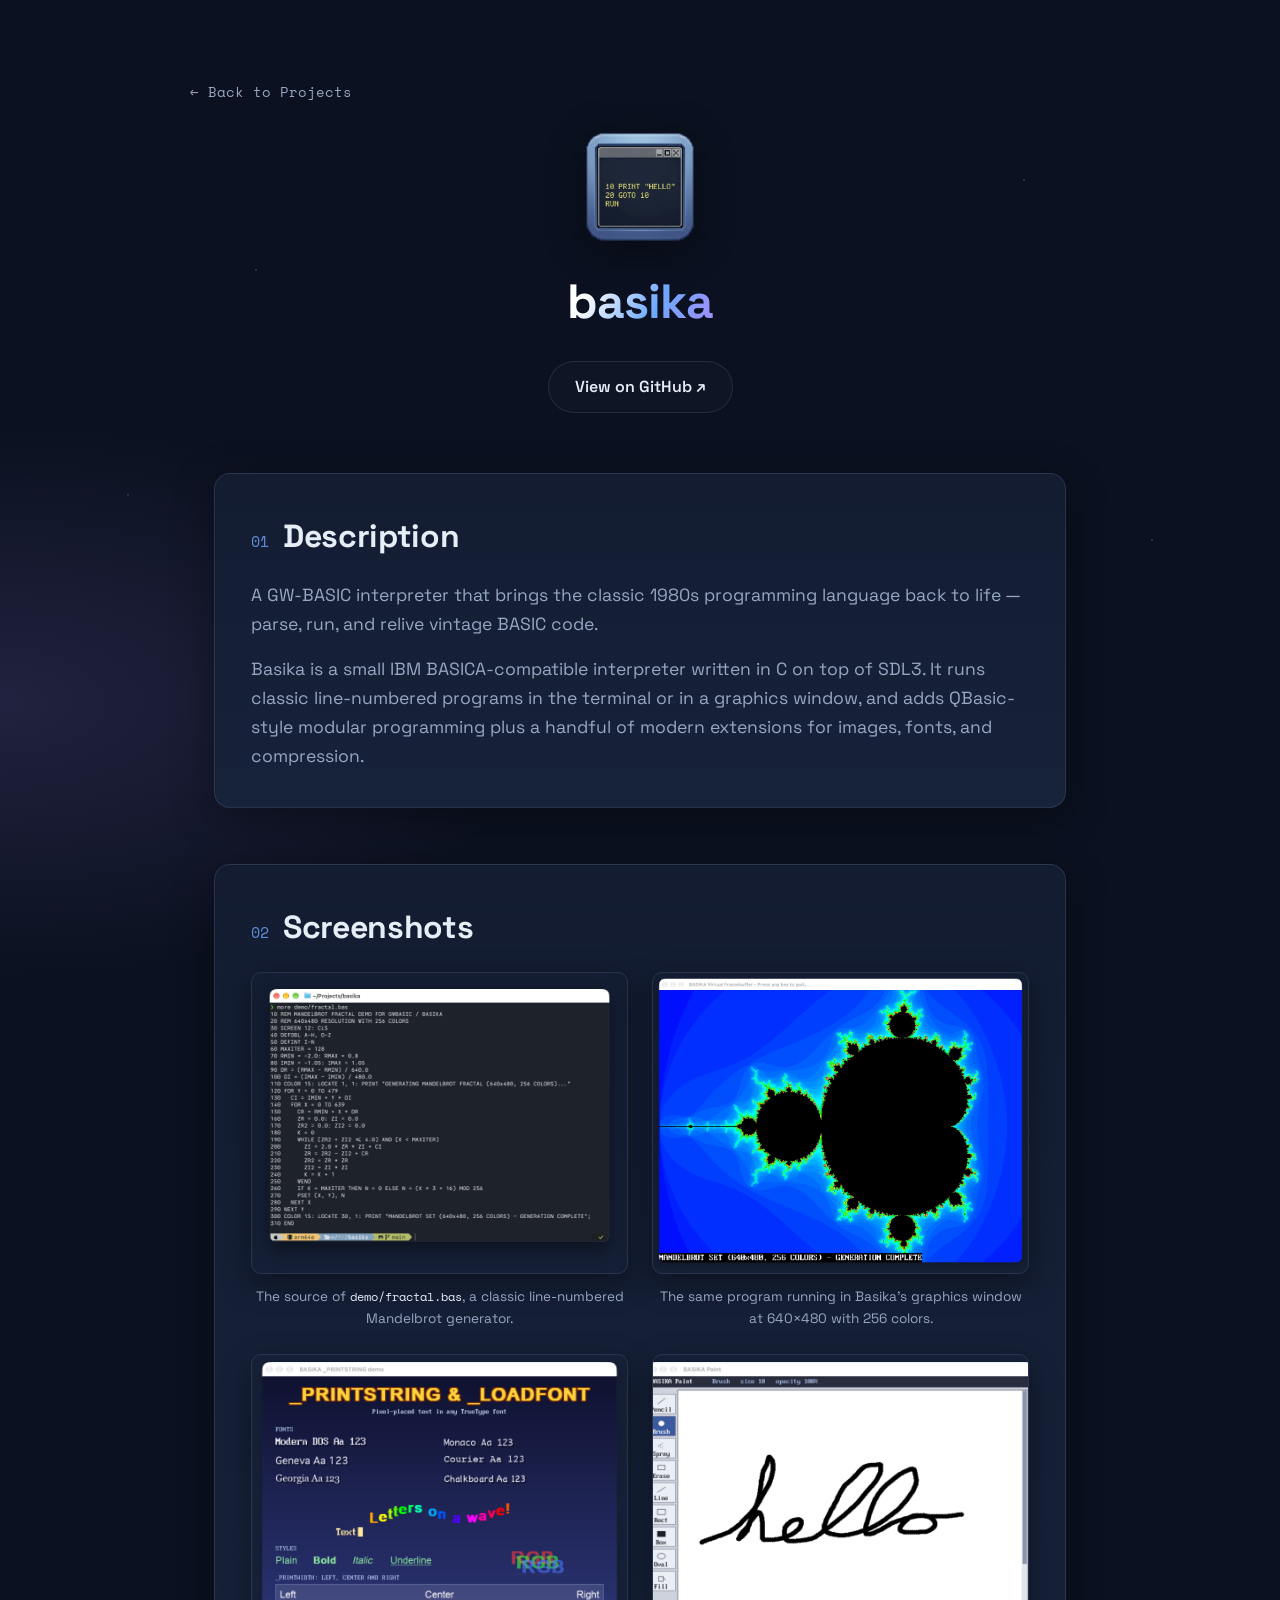
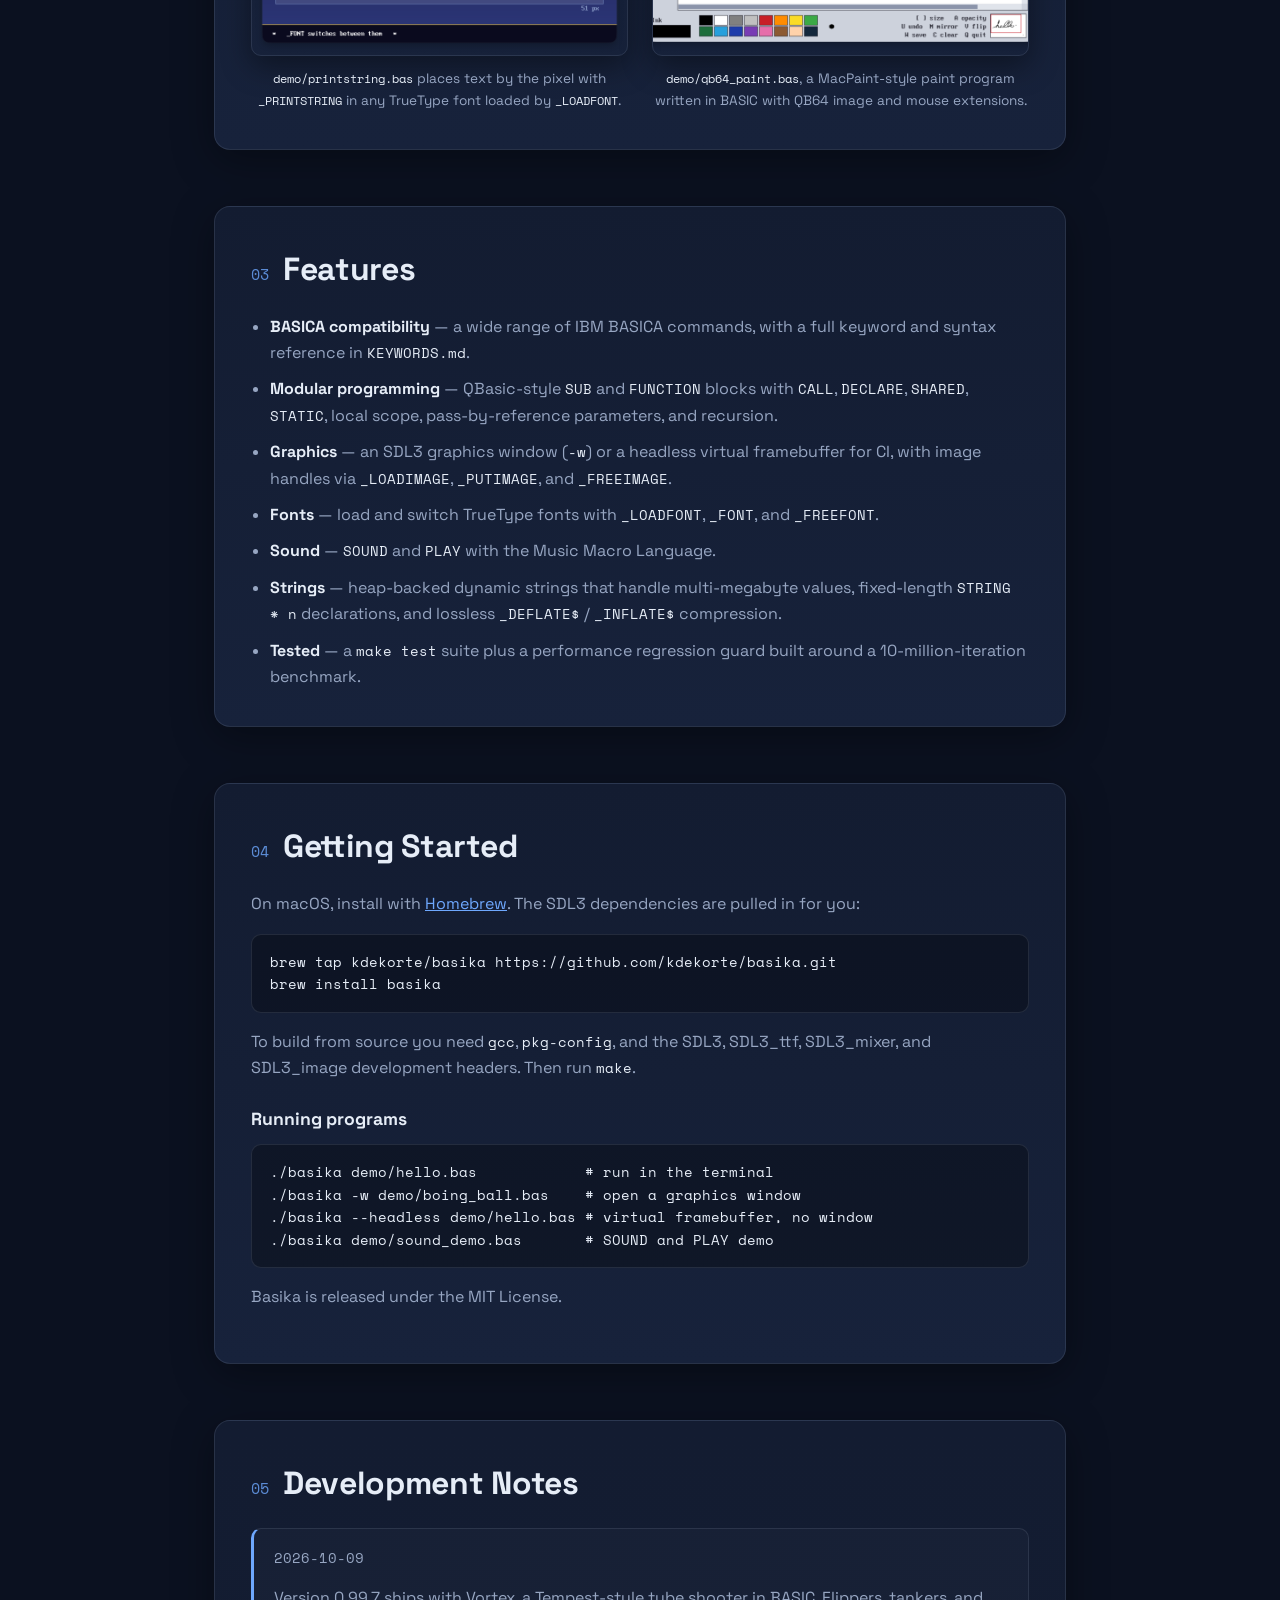
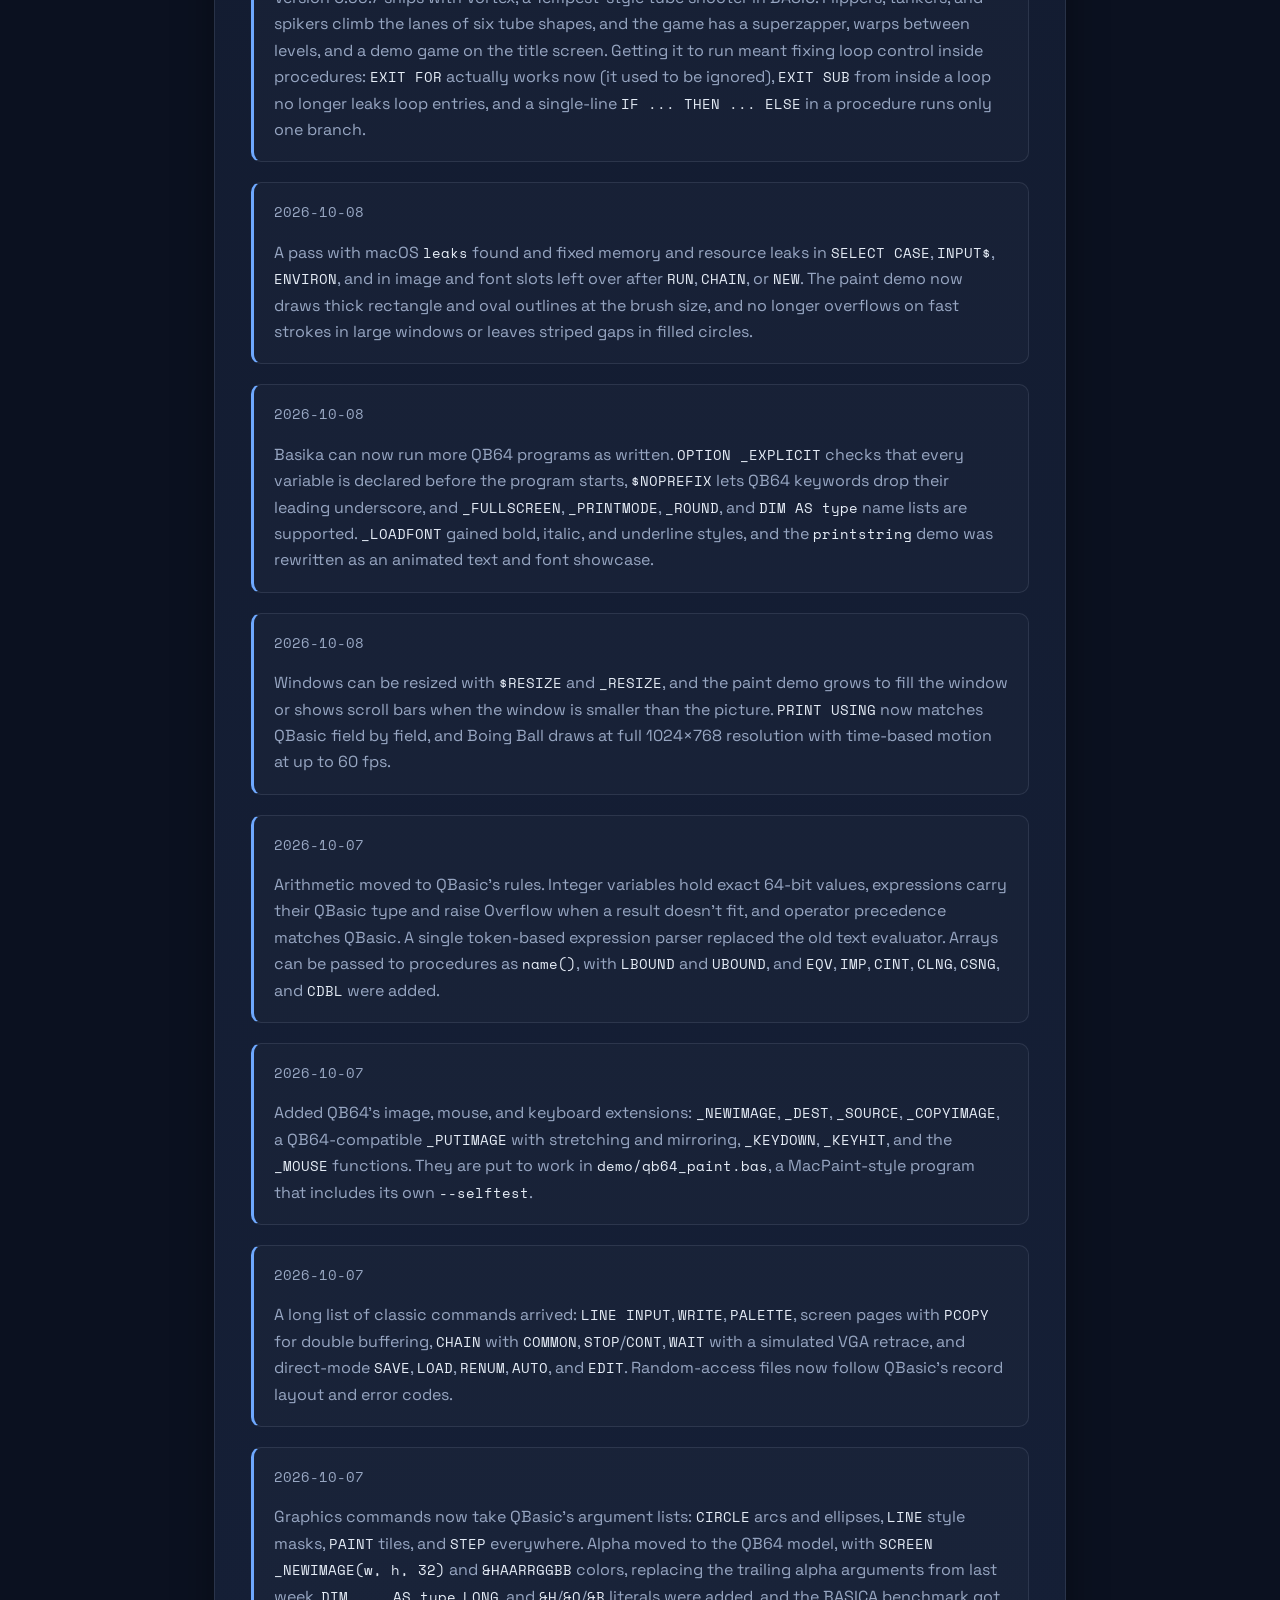
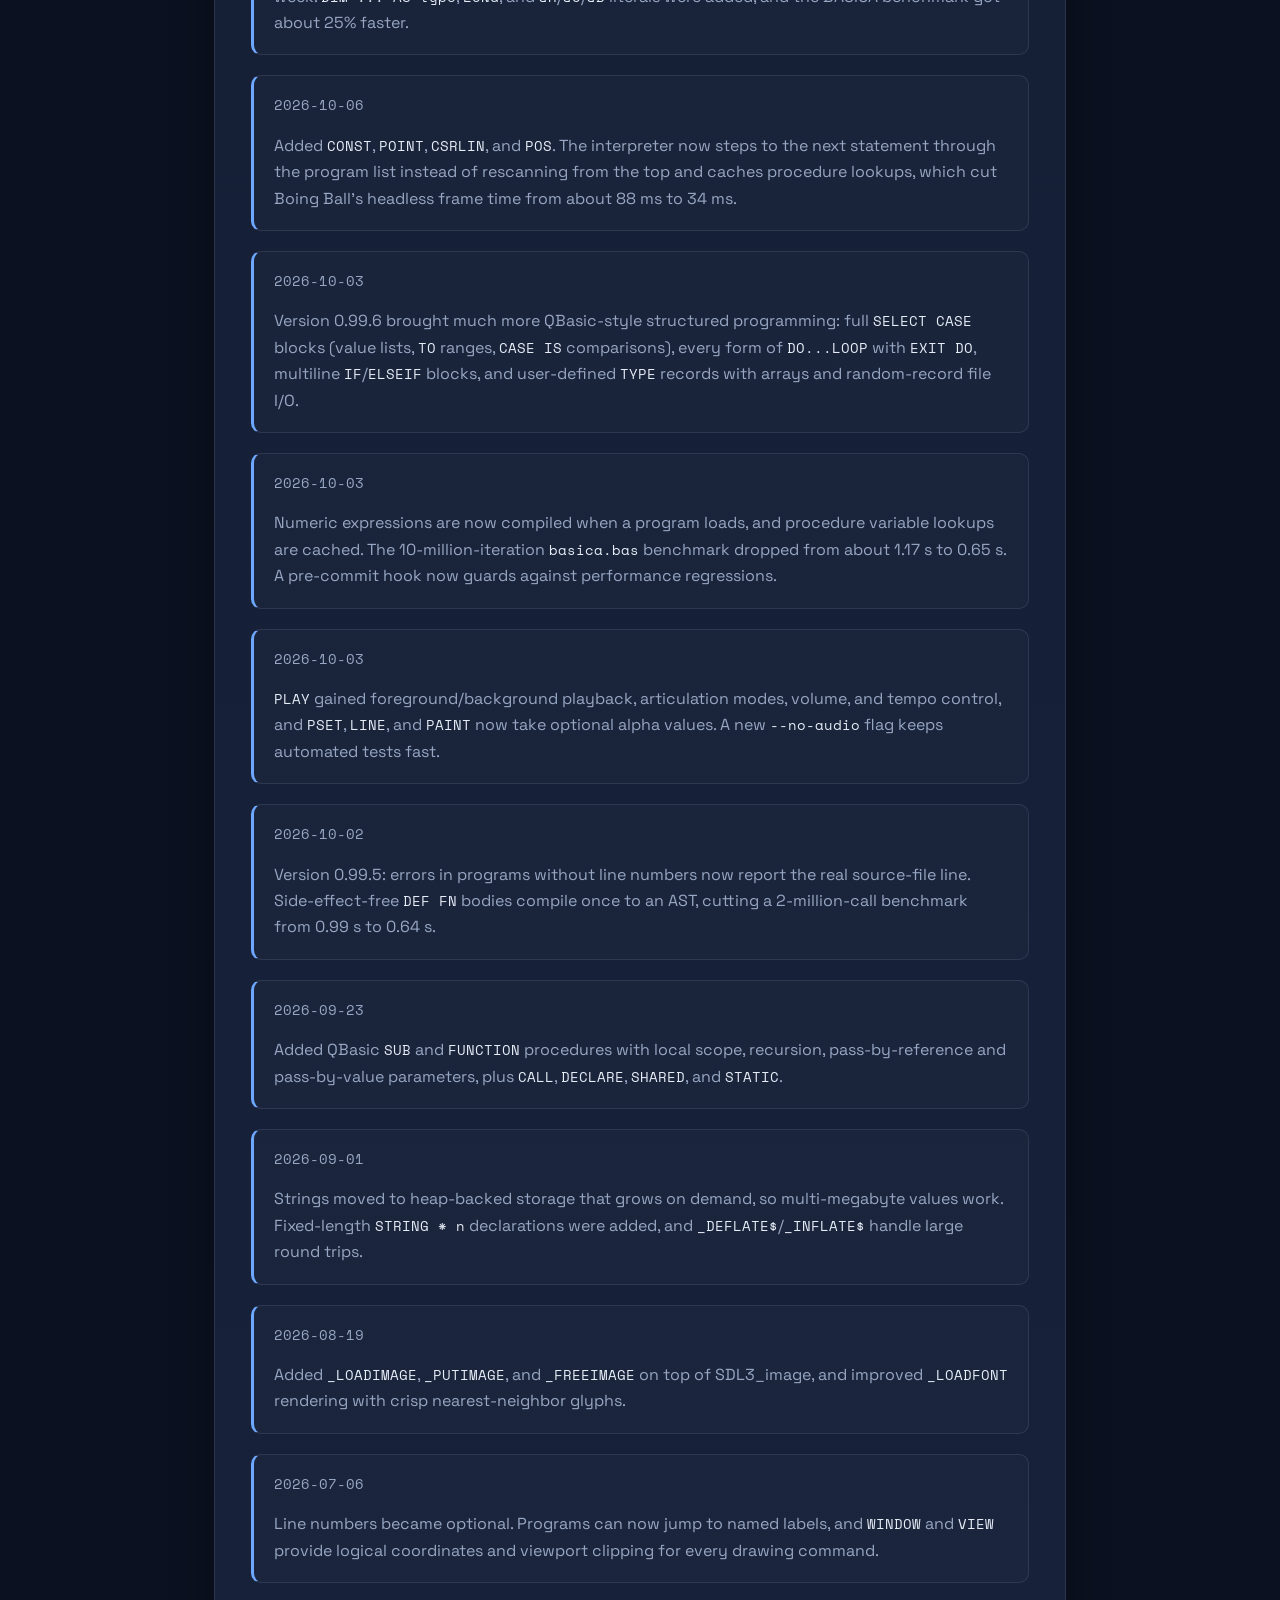
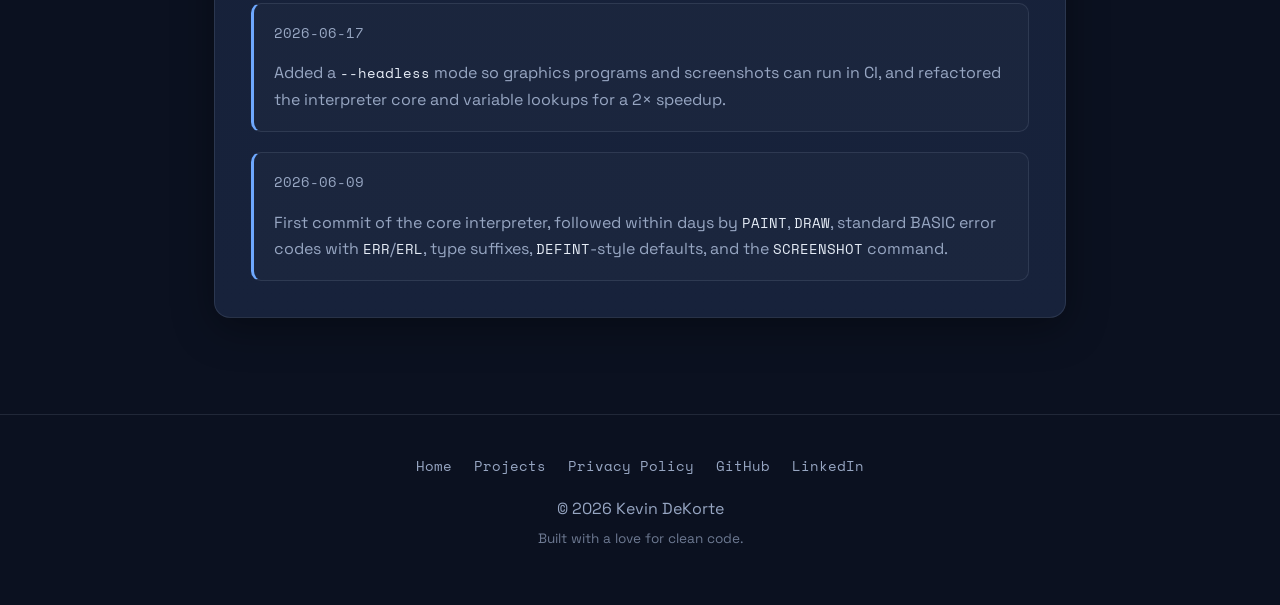
==== commit ab26fb64: "Update basika dev log for 0.99.7 and Vortex Co-Authored-By: Claude Opus 5.5 <noreply@anthropic.com>" ====
--- a/basika.html
+++ b/basika.html
@@ -99,6 +99,14 @@
             </div>
             <div class="notes">
                 <article class="note">
+                    <p class="note-date">2026-10-09</p>
+                    <p>Version 0.99.7 ships with Vortex, a Tempest-style tube shooter in BASIC. Flippers, tankers, and spikers climb the lanes of six tube shapes, and the game has a superzapper, warps between levels, and a demo game on the title screen. Getting it to run meant fixing loop control inside procedures: <code>EXIT FOR</code> actually works now (it used to be ignored), <code>EXIT SUB</code> from inside a loop no longer leaks loop entries, and a single-line <code>IF ... THEN ... ELSE</code> in a procedure runs only one branch.</p>
+                </article>
+                <article class="note">
+                    <p class="note-date">2026-10-08</p>
+                    <p>A pass with macOS <code>leaks</code> found and fixed memory and resource leaks in <code>SELECT CASE</code>, <code>INPUT$</code>, <code>ENVIRON</code>, and in image and font slots left over after <code>RUN</code>, <code>CHAIN</code>, or <code>NEW</code>. The paint demo now draws thick rectangle and oval outlines at the brush size, and no longer overflows on fast strokes in large windows or leaves striped gaps in filled circles.</p>
+                </article>
+                <article class="note">
                     <p class="note-date">2026-10-08</p>
                     <p>Basika can now run more QB64 programs as written. <code>OPTION _EXPLICIT</code> checks that every variable is declared before the program starts, <code>$NOPREFIX</code> lets QB64 keywords drop their leading underscore, and <code>_FULLSCREEN</code>, <code>_PRINTMODE</code>, <code>_ROUND</code>, and <code>DIM AS type</code> name lists are supported. <code>_LOADFONT</code> gained bold, italic, and underline styles, and the <code>printstring</code> demo was rewritten as an animated text and font showcase.</p>
                 </article>
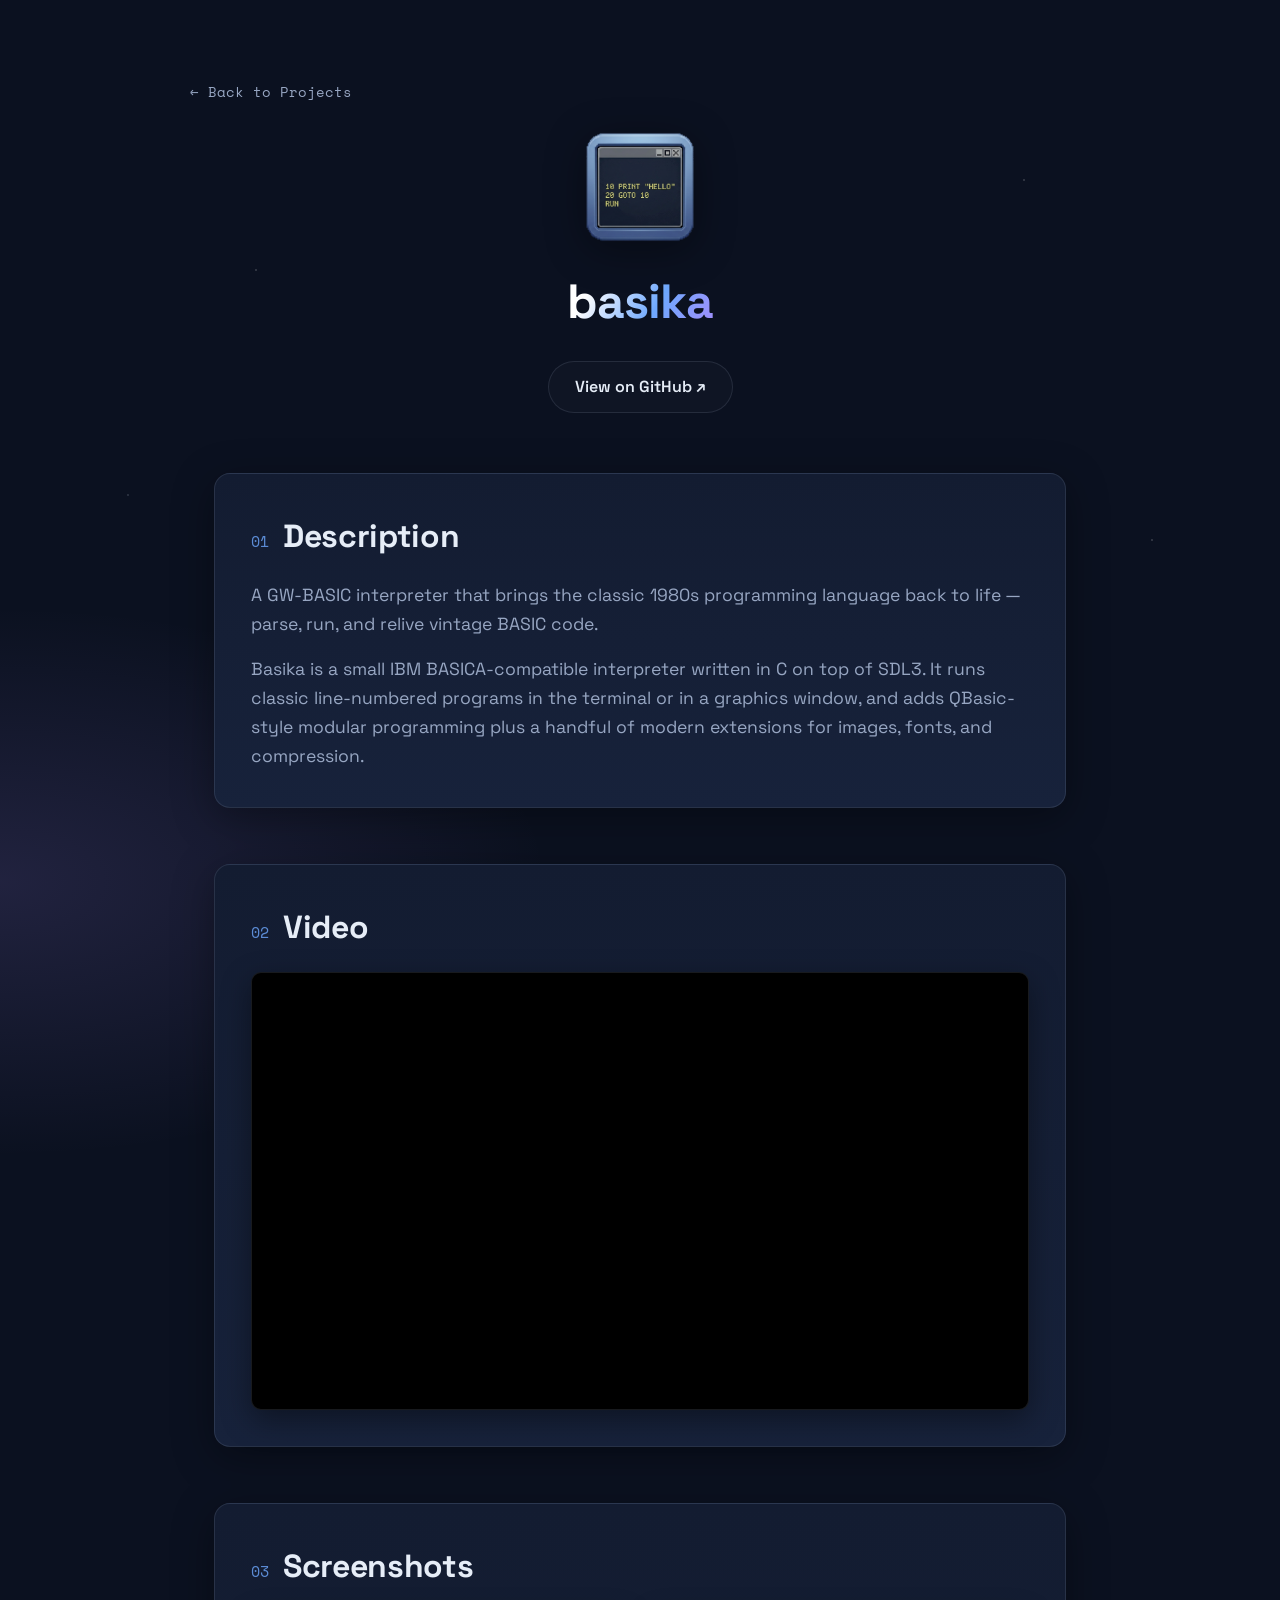
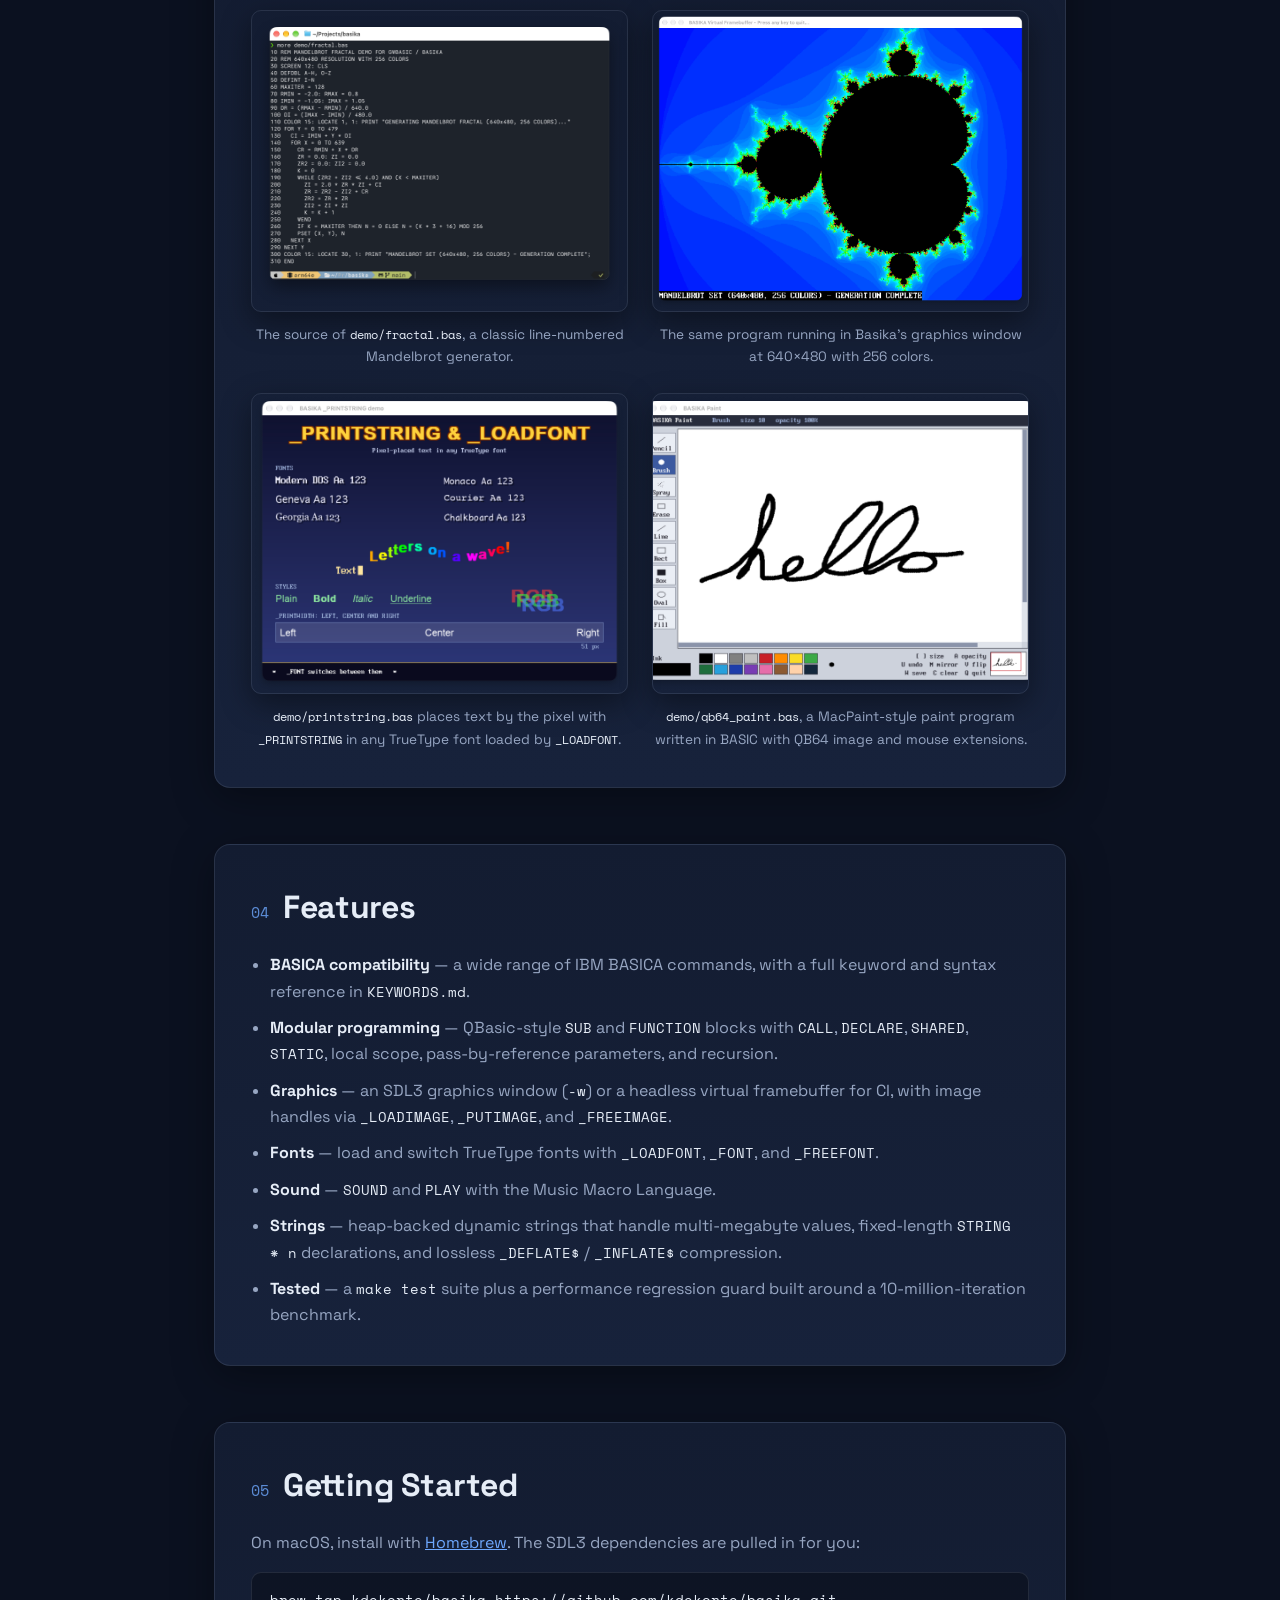
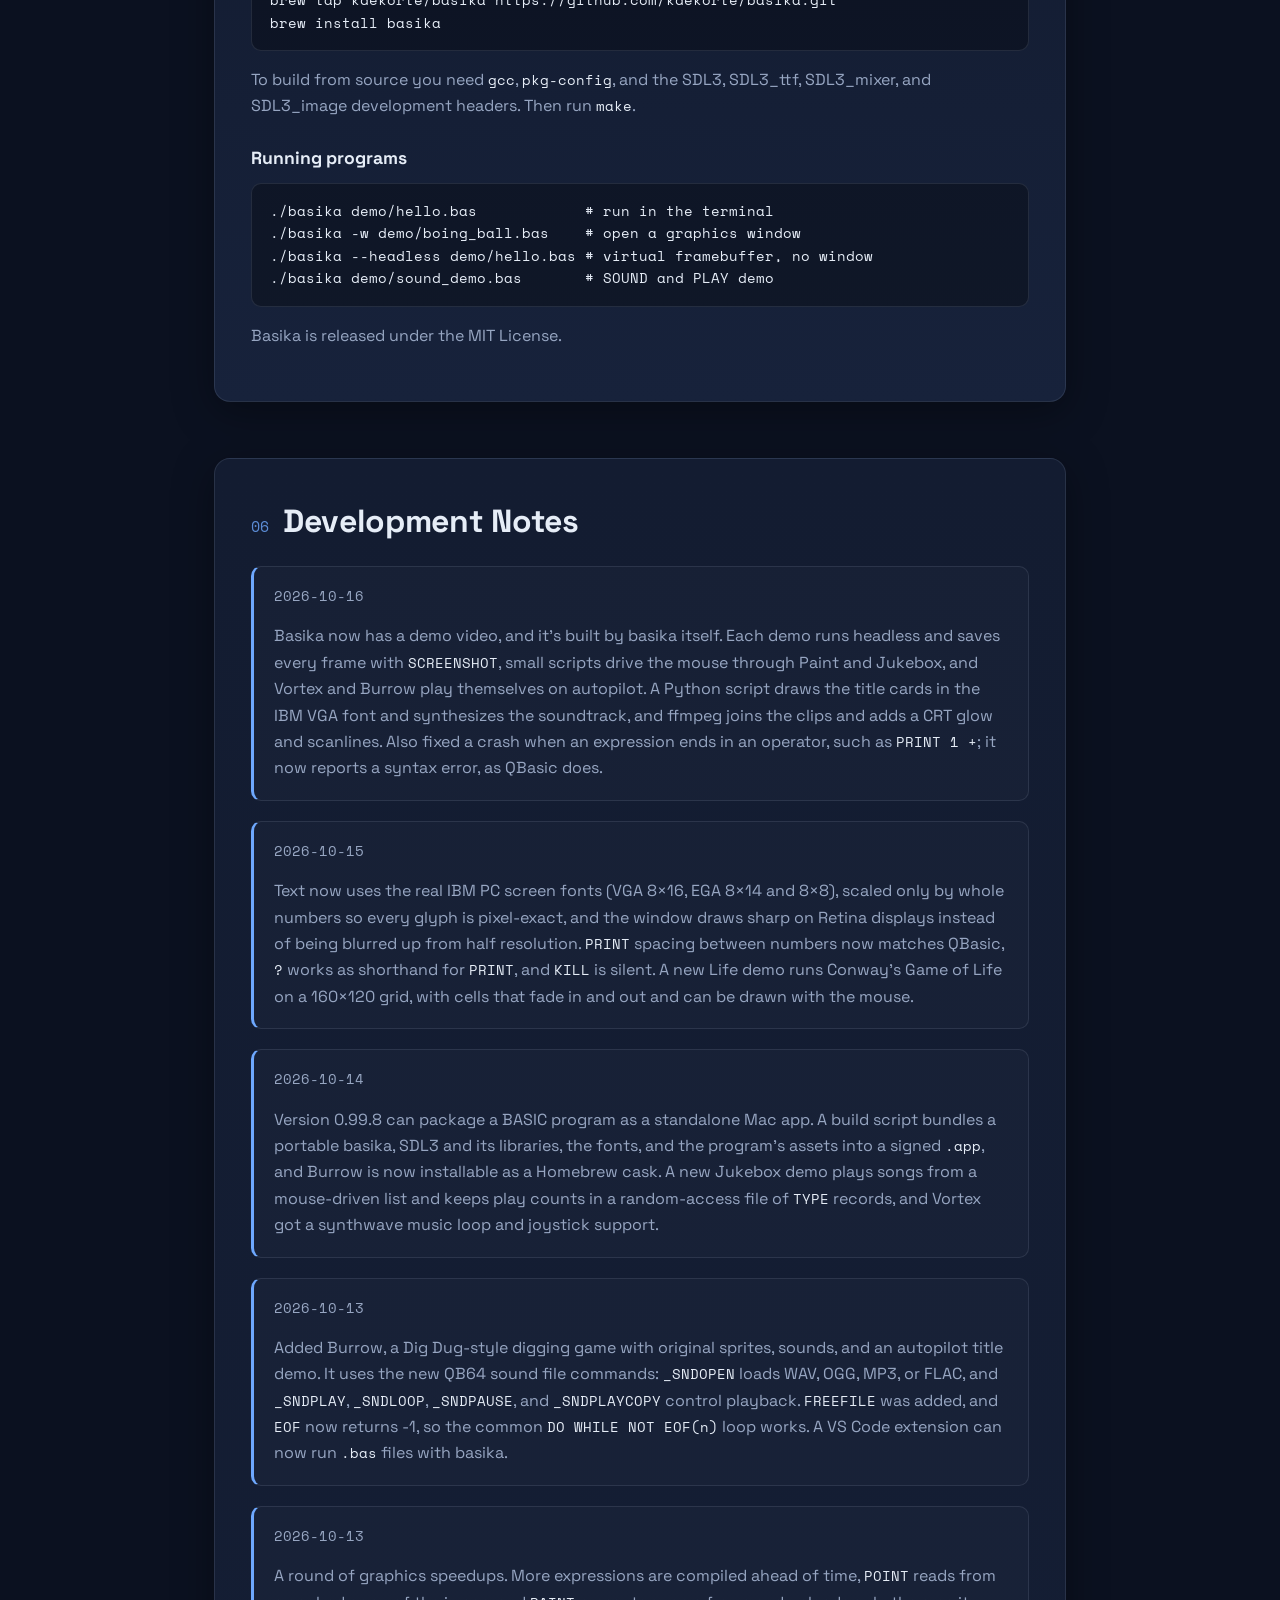
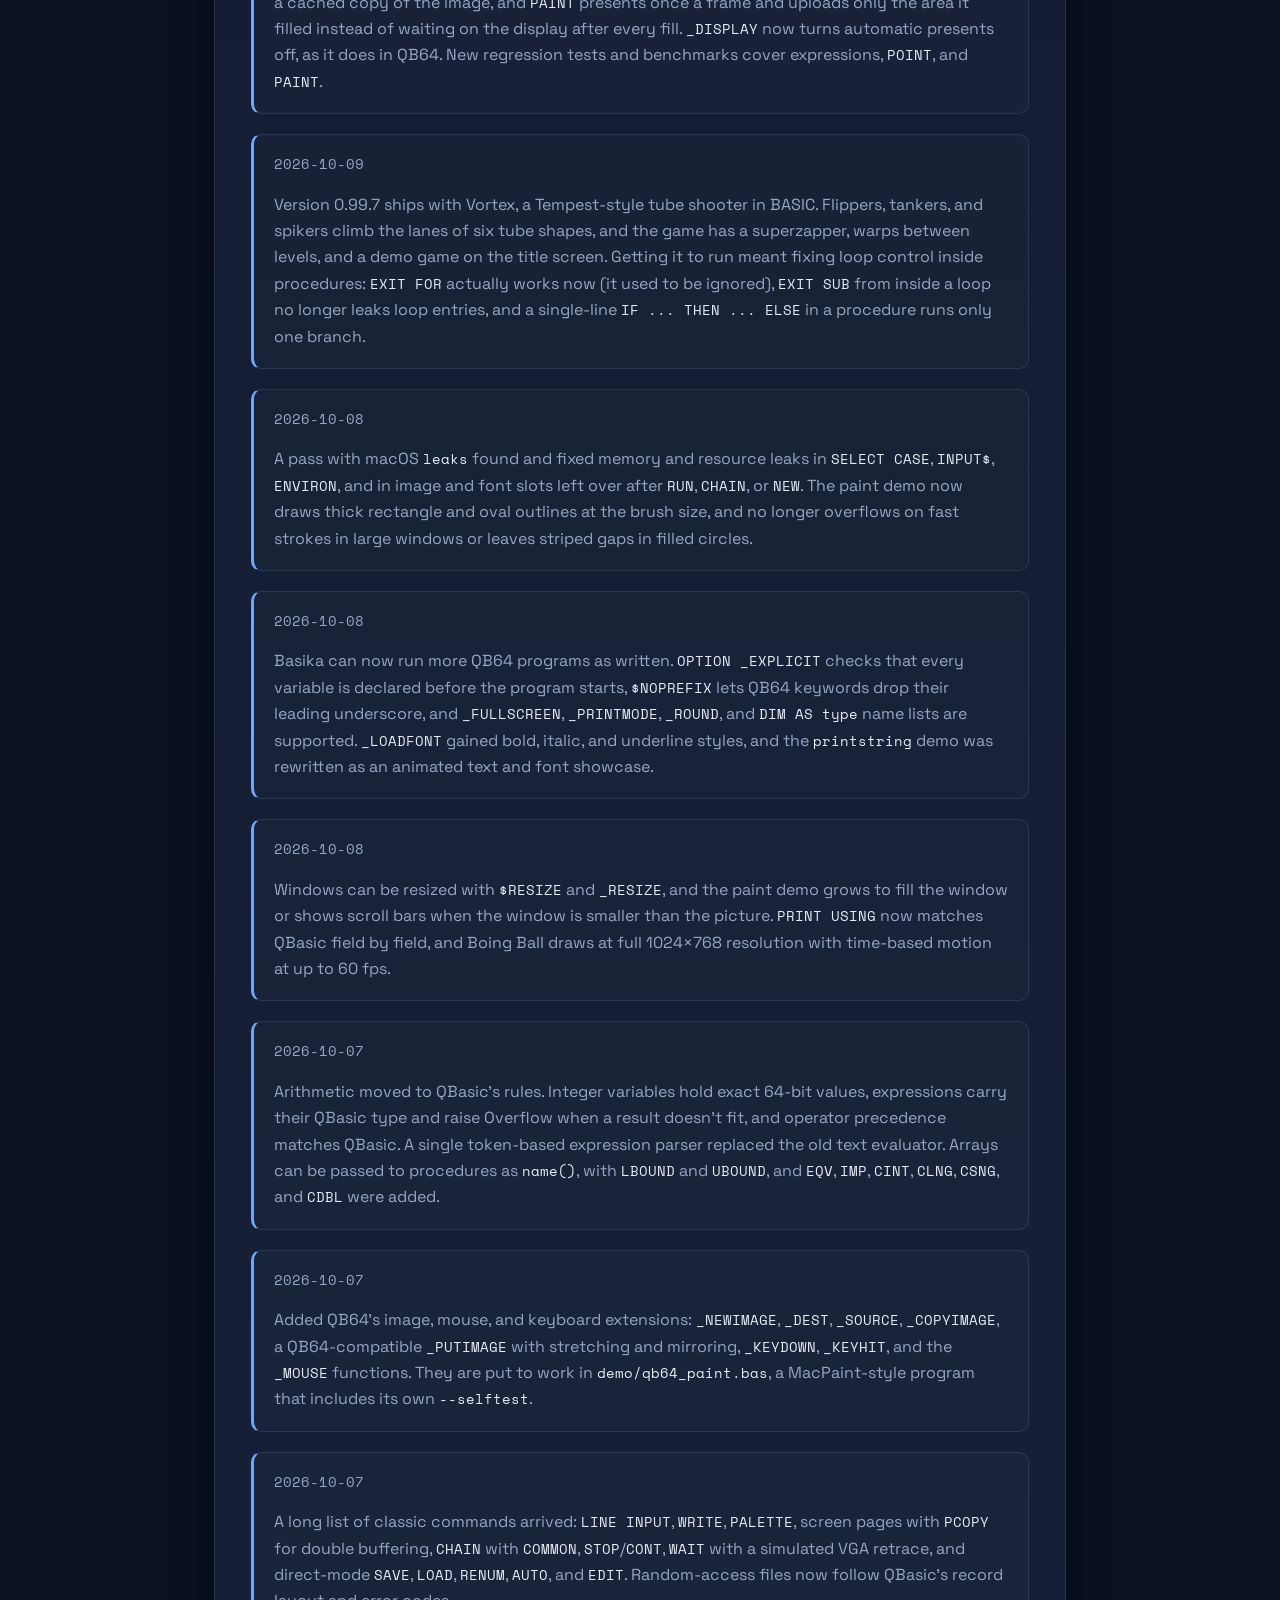
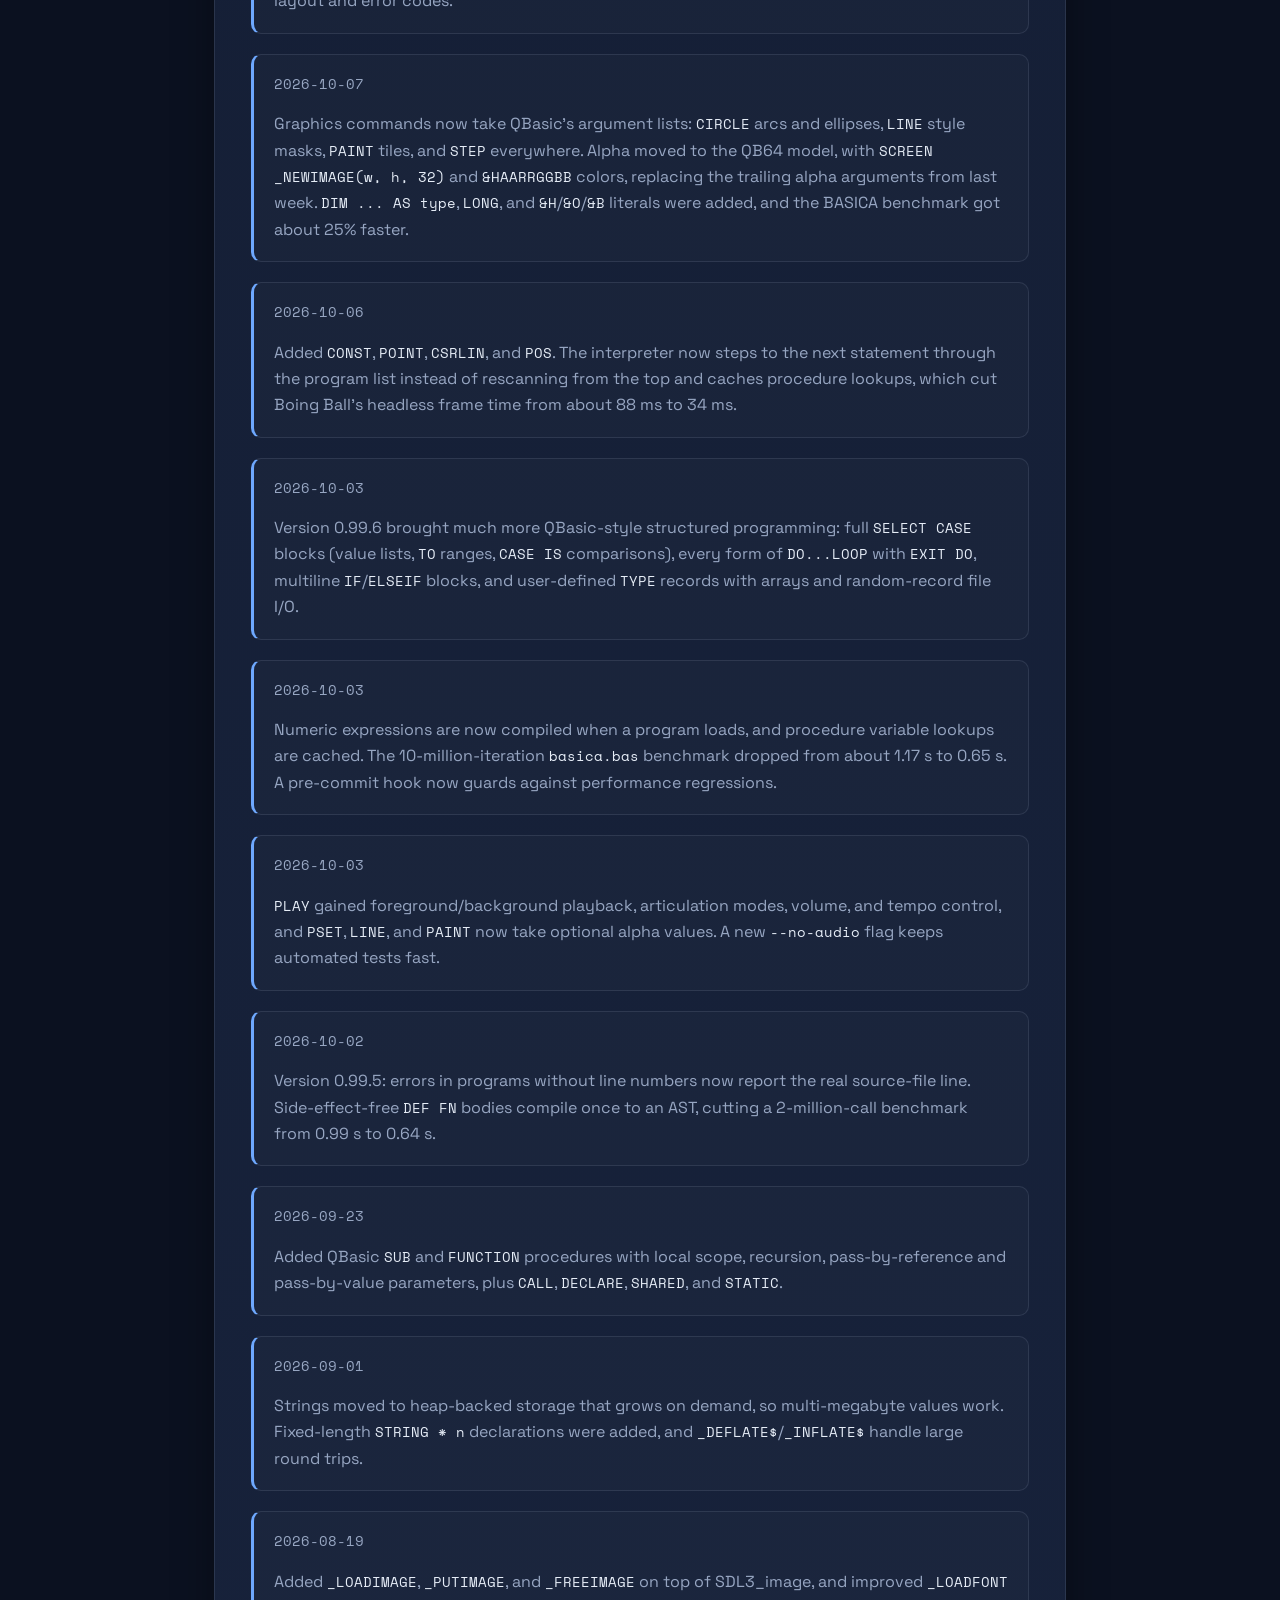
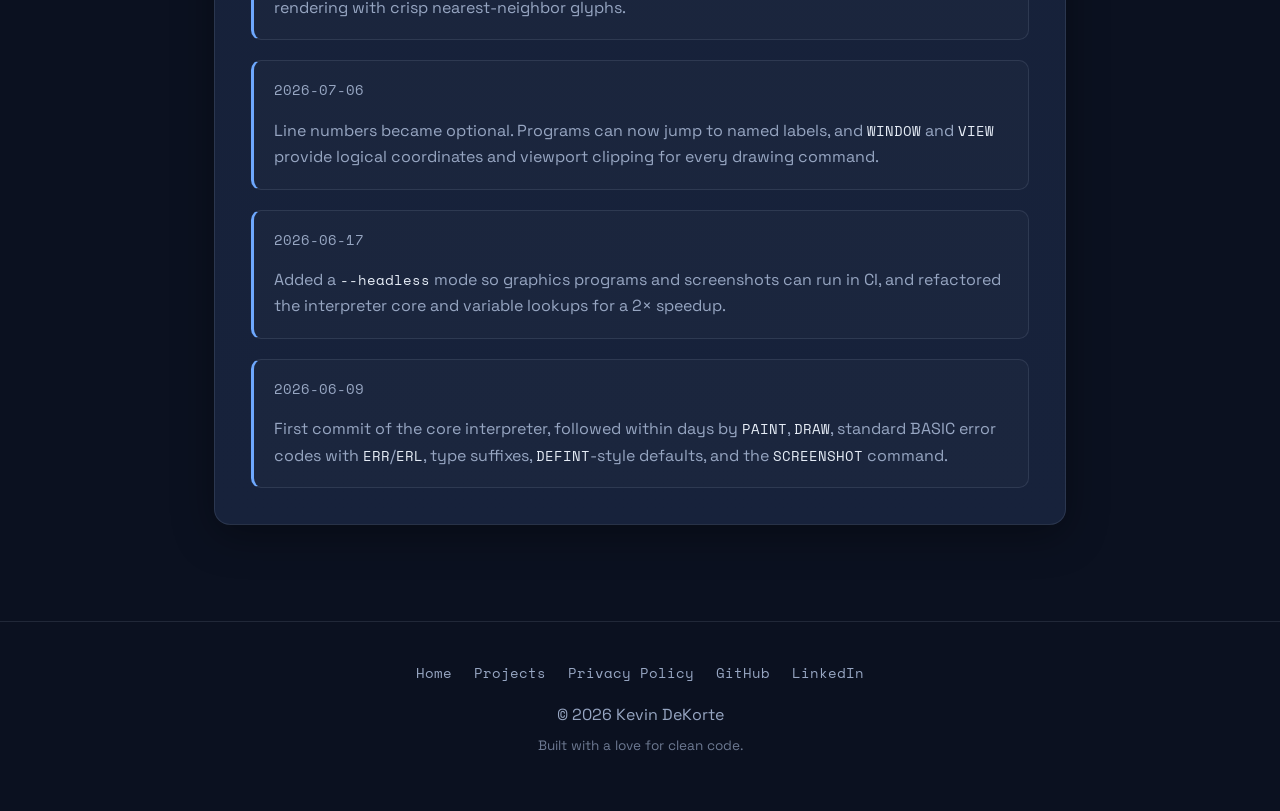
==== commit cbe6fff4: "Embed basika demo video and update dev log through Oct 16 - Add a Video section with the YouTube dem" ====
--- a/basika.html
+++ b/basika.html
@@ -34,9 +34,19 @@
             <p class="lead">Basika is a small IBM BASICA-compatible interpreter written in C on top of SDL3. It runs classic line-numbered programs in the terminal or in a graphics window, and adds QBasic-style modular programming plus a handful of modern extensions for images, fonts, and compression.</p>
         </section>
 
+        <section id="video" class="section">
+            <div class="section-head">
+                <span class="section-index">02</span>
+                <h2>Video</h2>
+            </div>
+            <div class="video-embed">
+                <iframe src="https://www.youtube-nocookie.com/embed/3unVa_5Ki-4" title="basika demo video" loading="lazy" allow="accelerometer; clipboard-write; encrypted-media; gyroscope; picture-in-picture; web-share" referrerpolicy="strict-origin-when-cross-origin" allowfullscreen></iframe>
+            </div>
+        </section>
+
         <section id="screenshots" class="section">
             <div class="section-head">
-                <span class="section-index">02</span>
+                <span class="section-index">03</span>
                 <h2>Screenshots</h2>
             </div>
             <div class="screenshots gallery">
@@ -61,7 +71,7 @@
 
         <section id="features" class="section">
             <div class="section-head">
-                <span class="section-index">03</span>
+                <span class="section-index">04</span>
                 <h2>Features</h2>
             </div>
             <ul class="feature-list">
@@ -77,7 +87,7 @@
 
         <section id="install" class="section">
             <div class="section-head">
-                <span class="section-index">04</span>
+                <span class="section-index">05</span>
                 <h2>Getting Started</h2>
             </div>
             <p>On macOS, install with <a href="https://brew.sh" target="_blank" rel="noopener">Homebrew</a>. The SDL3 dependencies are pulled in for you:</p>
@@ -94,10 +104,30 @@
 
         <section id="notes" class="section">
             <div class="section-head">
-                <span class="section-index">05</span>
+                <span class="section-index">06</span>
                 <h2>Development Notes</h2>
             </div>
             <div class="notes">
+                <article class="note">
+                    <p class="note-date">2026-10-16</p>
+                    <p>Basika now has a demo video, and it's built by basika itself. Each demo runs headless and saves every frame with <code>SCREENSHOT</code>, small scripts drive the mouse through Paint and Jukebox, and Vortex and Burrow play themselves on autopilot. A Python script draws the title cards in the IBM VGA font and synthesizes the soundtrack, and ffmpeg joins the clips and adds a CRT glow and scanlines. Also fixed a crash when an expression ends in an operator, such as <code>PRINT 1 +</code>; it now reports a syntax error, as QBasic does.</p>
+                </article>
+                <article class="note">
+                    <p class="note-date">2026-10-15</p>
+                    <p>Text now uses the real IBM PC screen fonts (VGA 8×16, EGA 8×14 and 8×8), scaled only by whole numbers so every glyph is pixel-exact, and the window draws sharp on Retina displays instead of being blurred up from half resolution. <code>PRINT</code> spacing between numbers now matches QBasic, <code>?</code> works as shorthand for <code>PRINT</code>, and <code>KILL</code> is silent. A new Life demo runs Conway's Game of Life on a 160×120 grid, with cells that fade in and out and can be drawn with the mouse.</p>
+                </article>
+                <article class="note">
+                    <p class="note-date">2026-10-14</p>
+                    <p>Version 0.99.8 can package a BASIC program as a standalone Mac app. A build script bundles a portable basika, SDL3 and its libraries, the fonts, and the program's assets into a signed <code>.app</code>, and Burrow is now installable as a Homebrew cask. A new Jukebox demo plays songs from a mouse-driven list and keeps play counts in a random-access file of <code>TYPE</code> records, and Vortex got a synthwave music loop and joystick support.</p>
+                </article>
+                <article class="note">
+                    <p class="note-date">2026-10-13</p>
+                    <p>Added Burrow, a Dig Dug-style digging game with original sprites, sounds, and an autopilot title demo. It uses the new QB64 sound file commands: <code>_SNDOPEN</code> loads WAV, OGG, MP3, or FLAC, and <code>_SNDPLAY</code>, <code>_SNDLOOP</code>, <code>_SNDPAUSE</code>, and <code>_SNDPLAYCOPY</code> control playback. <code>FREEFILE</code> was added, and <code>EOF</code> now returns -1, so the common <code>DO WHILE NOT EOF(n)</code> loop works. A VS Code extension can now run <code>.bas</code> files with basika.</p>
+                </article>
+                <article class="note">
+                    <p class="note-date">2026-10-13</p>
+                    <p>A round of graphics speedups. More expressions are compiled ahead of time, <code>POINT</code> reads from a cached copy of the image, and <code>PAINT</code> presents once a frame and uploads only the area it filled instead of waiting on the display after every fill. <code>_DISPLAY</code> now turns automatic presents off, as it does in QB64. New regression tests and benchmarks cover expressions, <code>POINT</code>, and <code>PAINT</code>.</p>
+                </article>
                 <article class="note">
                     <p class="note-date">2026-10-09</p>
                     <p>Version 0.99.7 ships with Vortex, a Tempest-style tube shooter in BASIC. Flippers, tankers, and spikers climb the lanes of six tube shapes, and the game has a superzapper, warps between levels, and a demo game on the title screen. Getting it to run meant fixing loop control inside procedures: <code>EXIT FOR</code> actually works now (it used to be ignored), <code>EXIT SUB</code> from inside a loop no longer leaks loop entries, and a single-line <code>IF ... THEN ... ELSE</code> in a procedure runs only one branch.</p>
--- a/style.css
+++ b/style.css
@@ -327,6 +327,24 @@
     text-align: center;
 }
 
+.video-embed {
+    position: relative;
+    aspect-ratio: 16 / 9;
+    border-radius: 10px;
+    border: 1px solid var(--border);
+    box-shadow: 0 10px 30px rgba(0, 0, 0, 0.4);
+    overflow: hidden;
+    background: #000;
+}
+
+.video-embed iframe {
+    position: absolute;
+    inset: 0;
+    width: 100%;
+    height: 100%;
+    border: 0;
+}
+
 /* Gallery: thumbnail grid that opens a lightbox */
 .screenshots.gallery {
     display: grid;
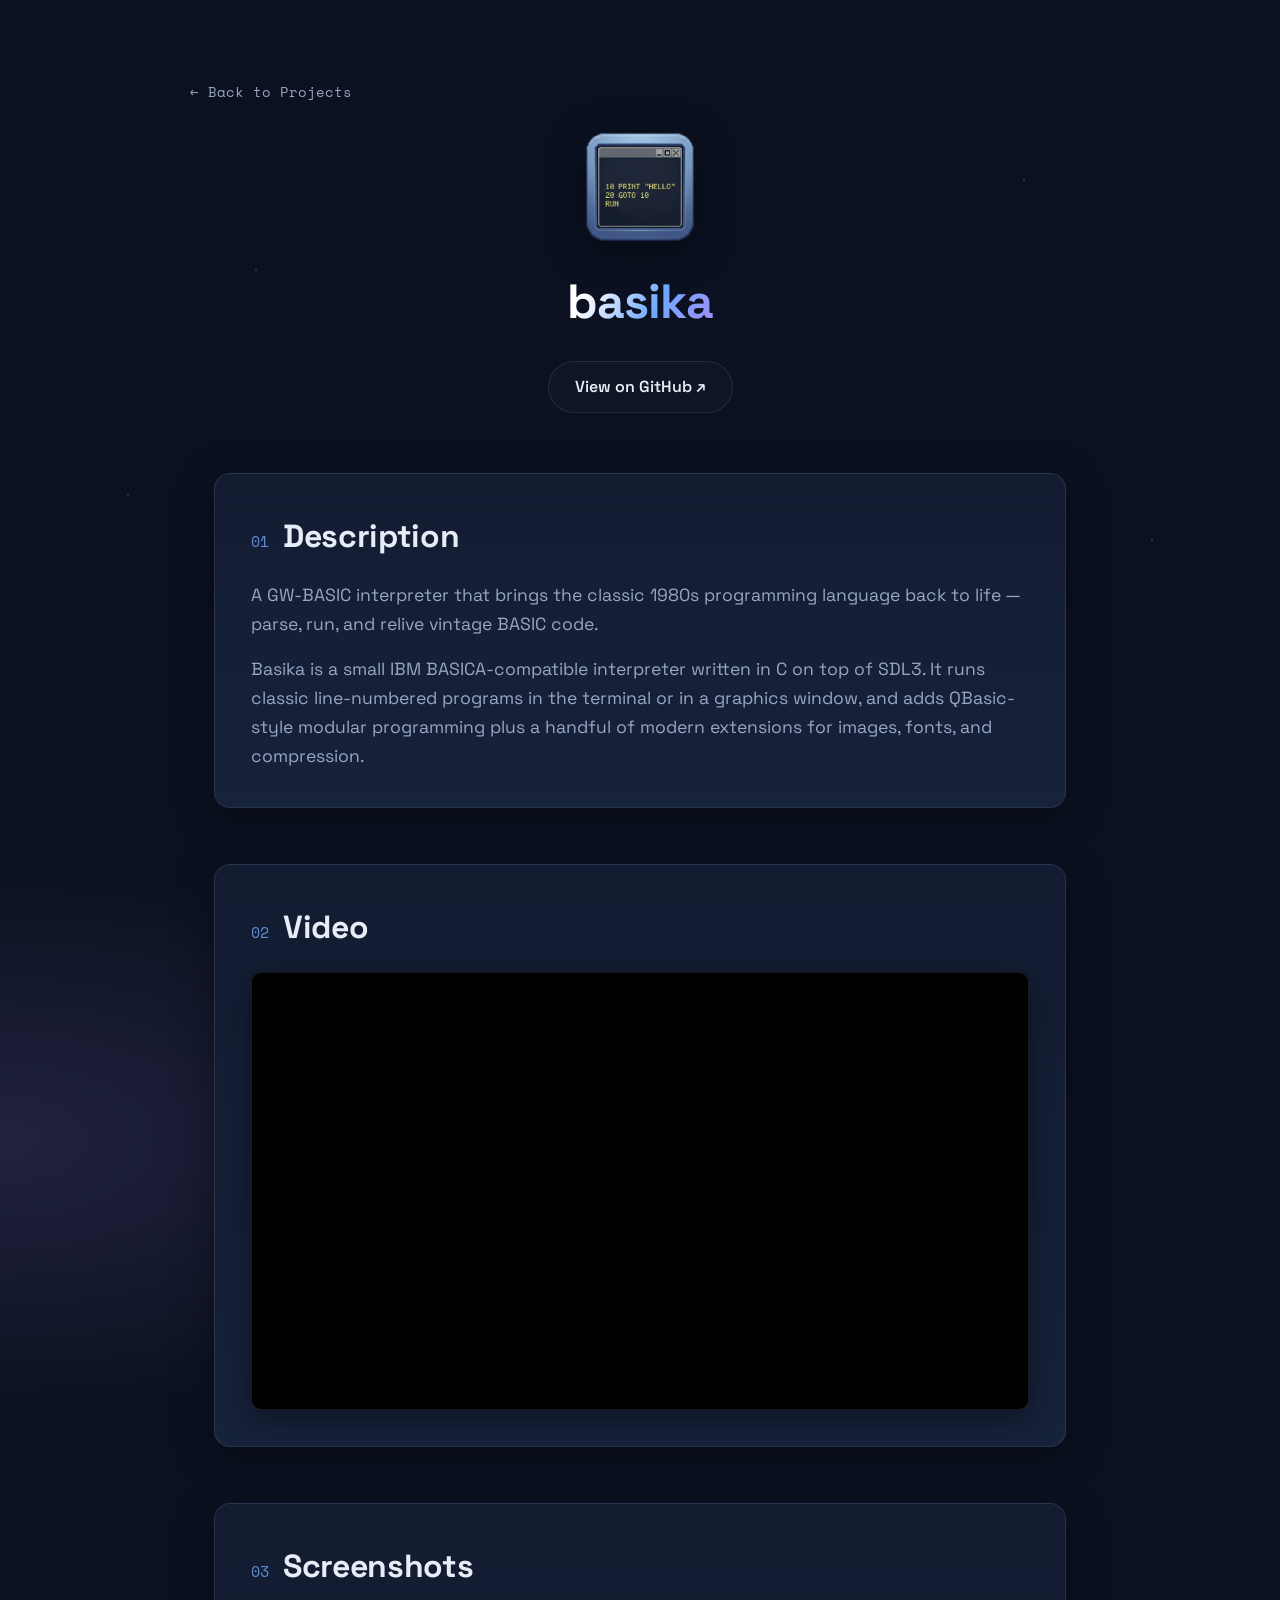
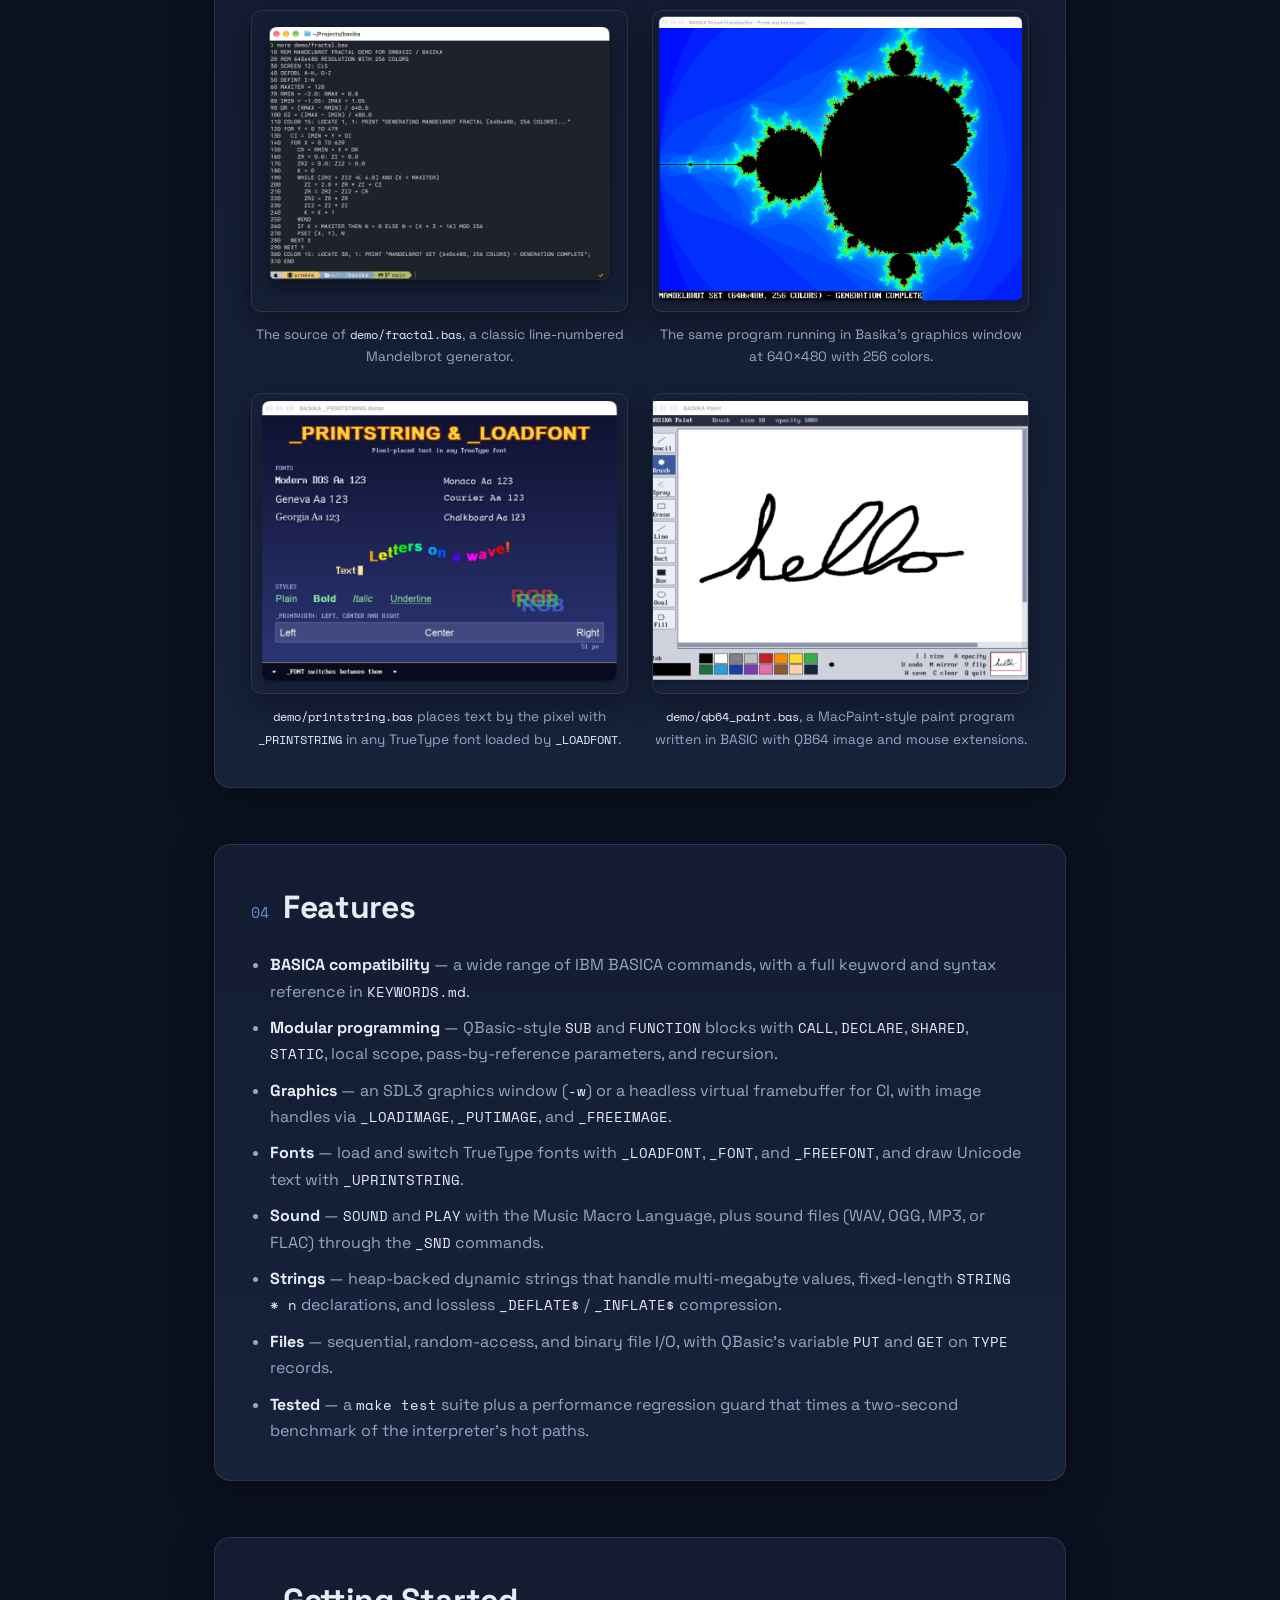
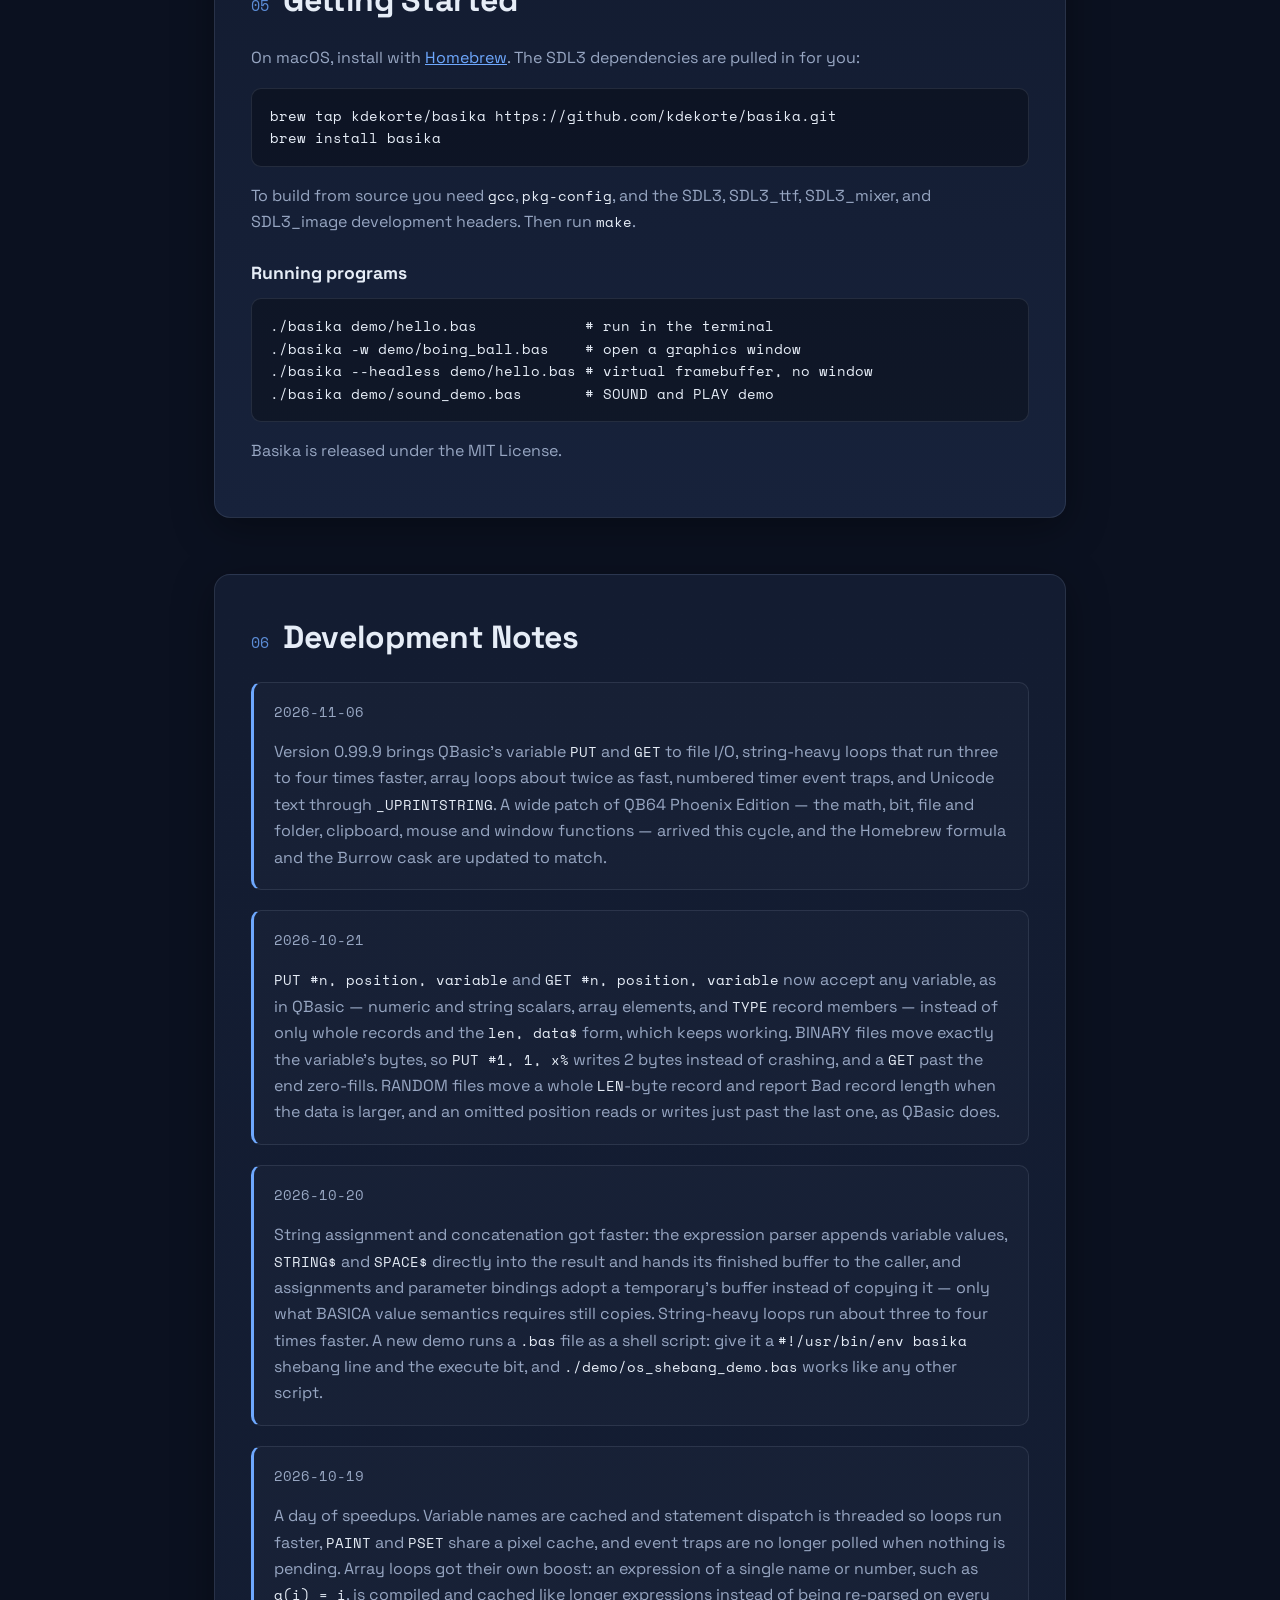
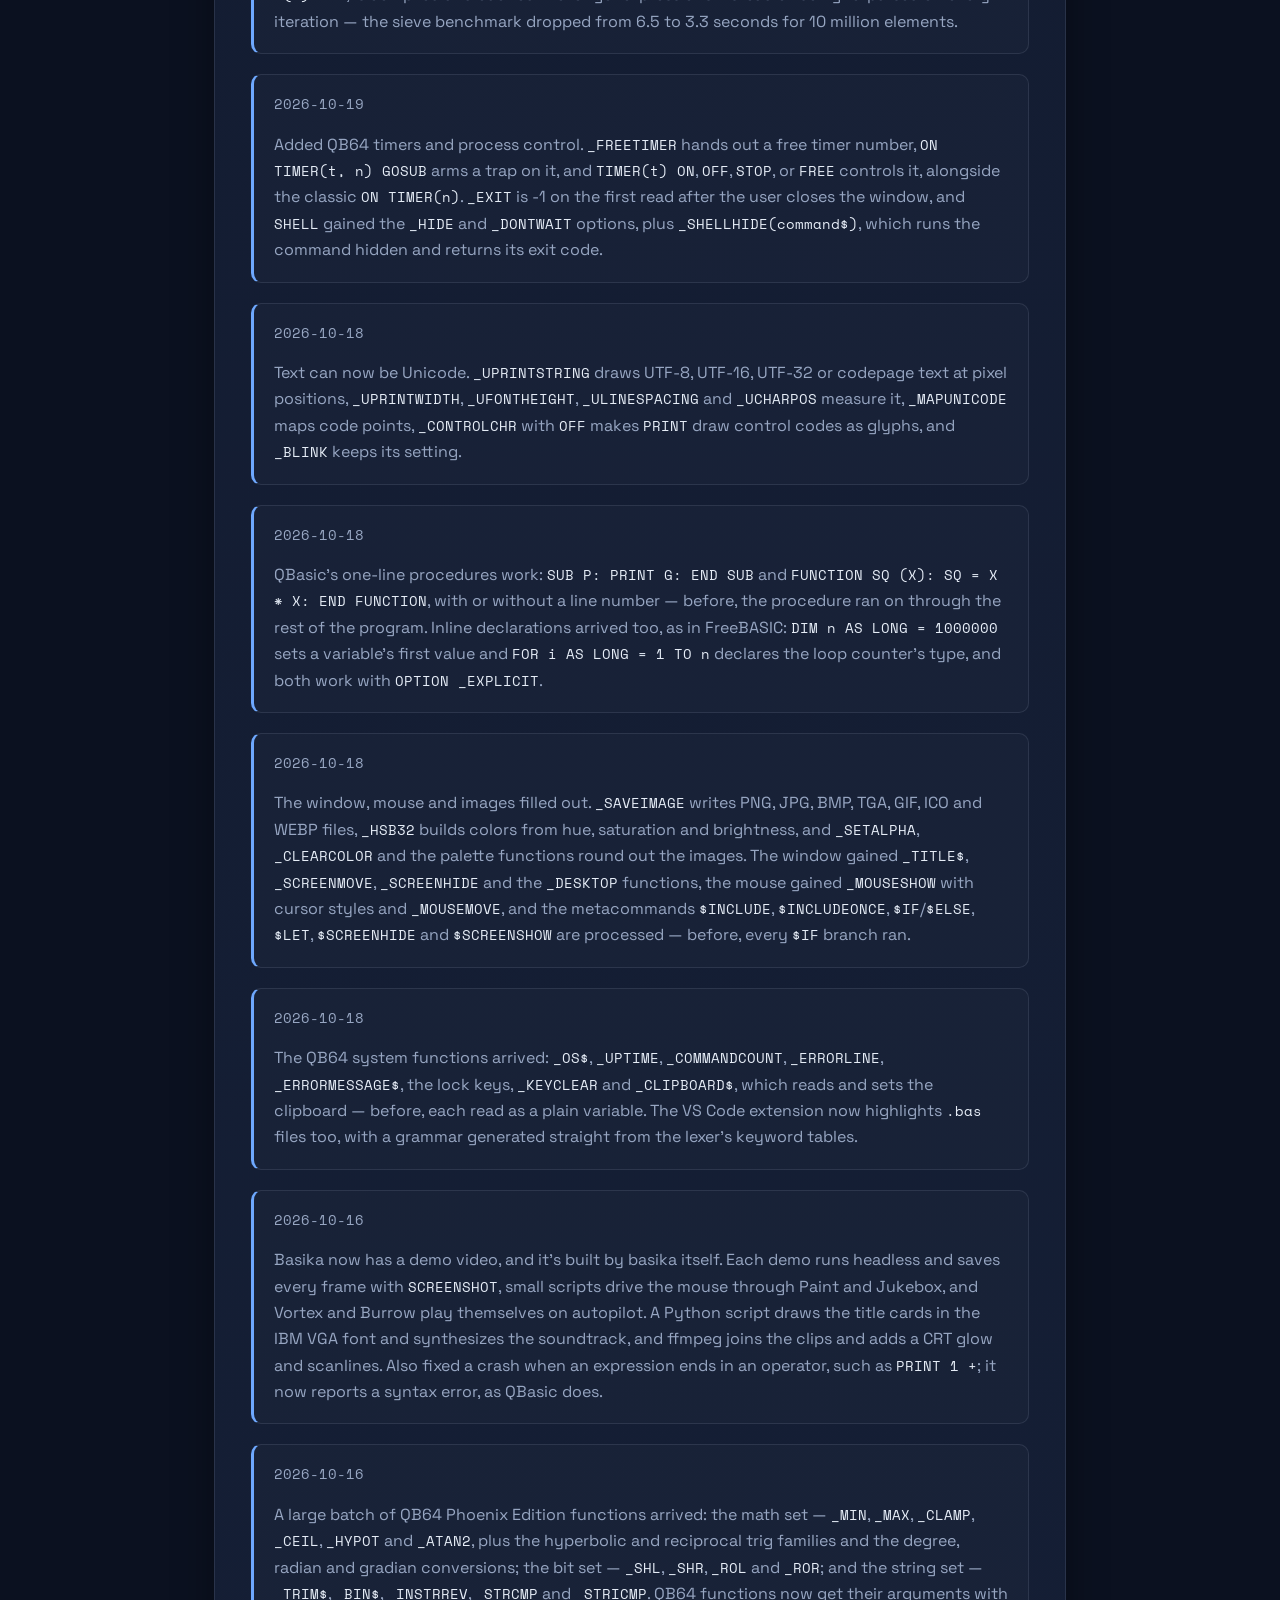
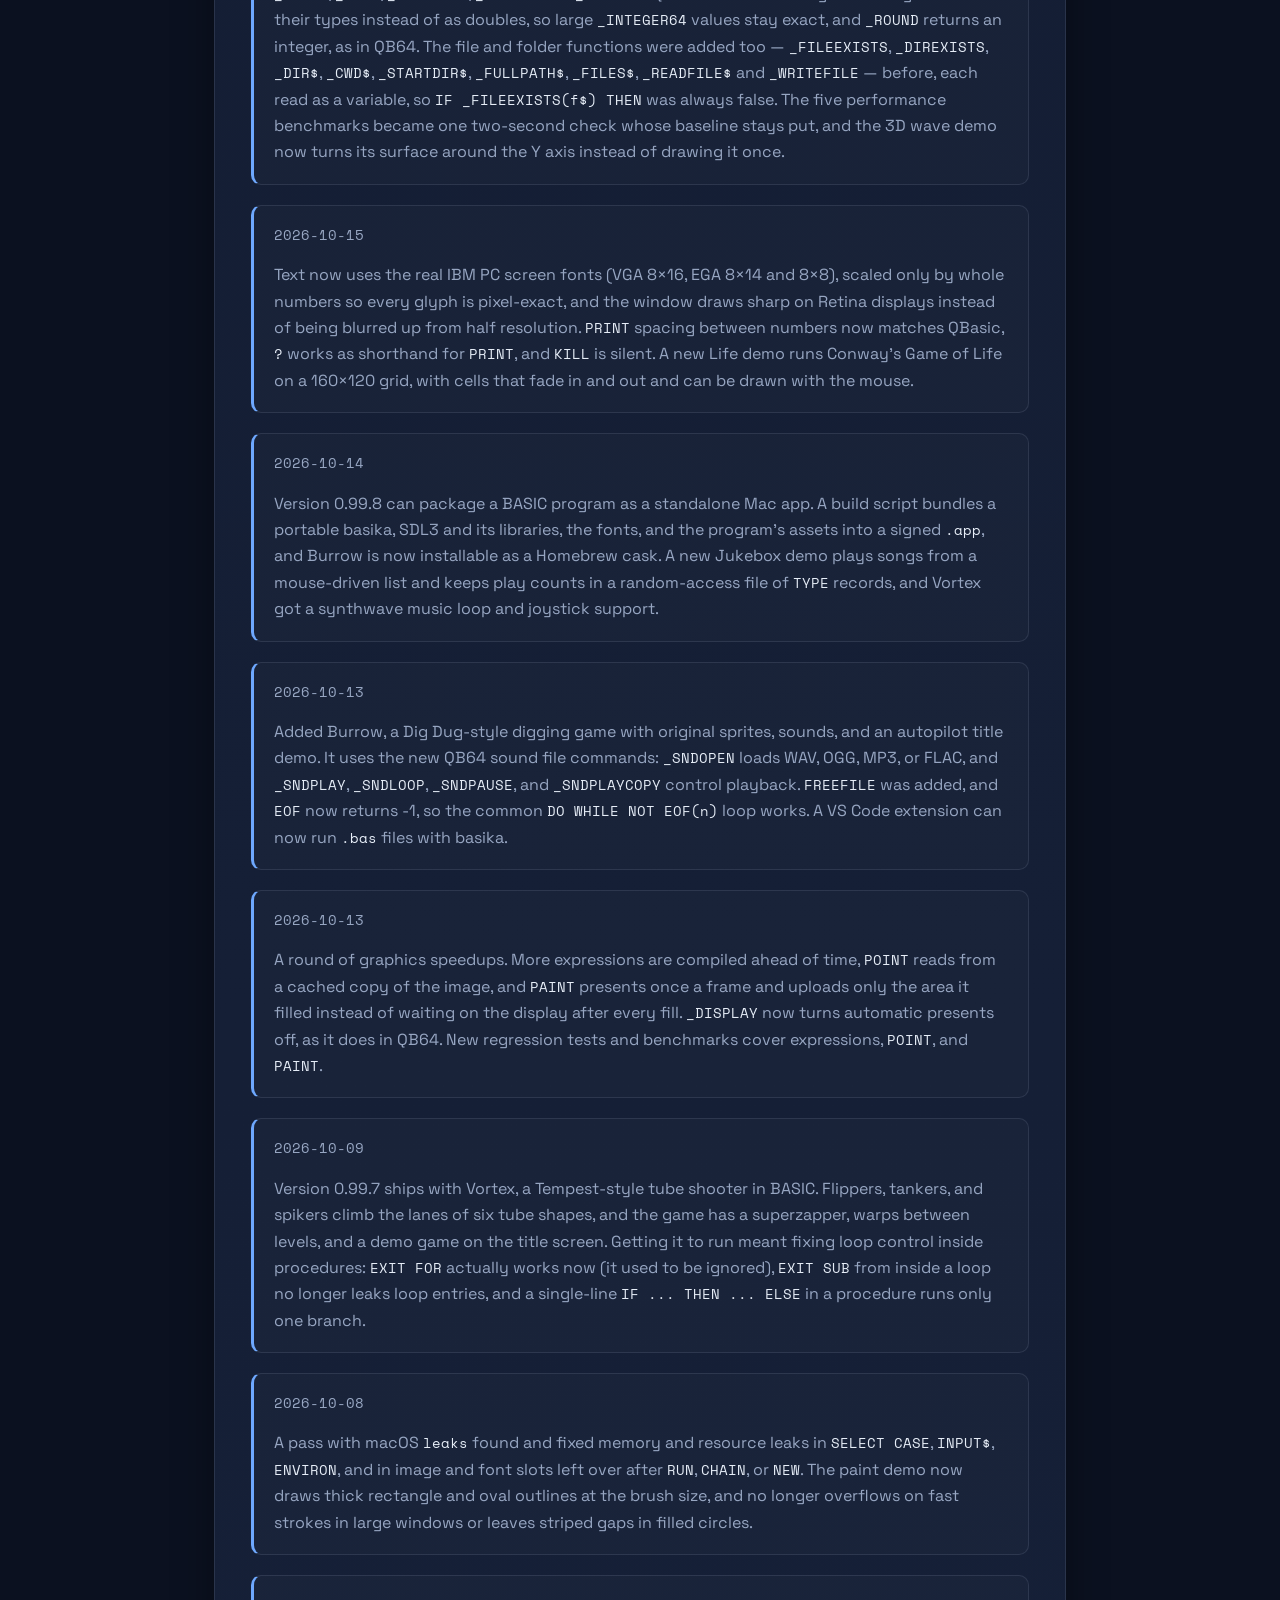
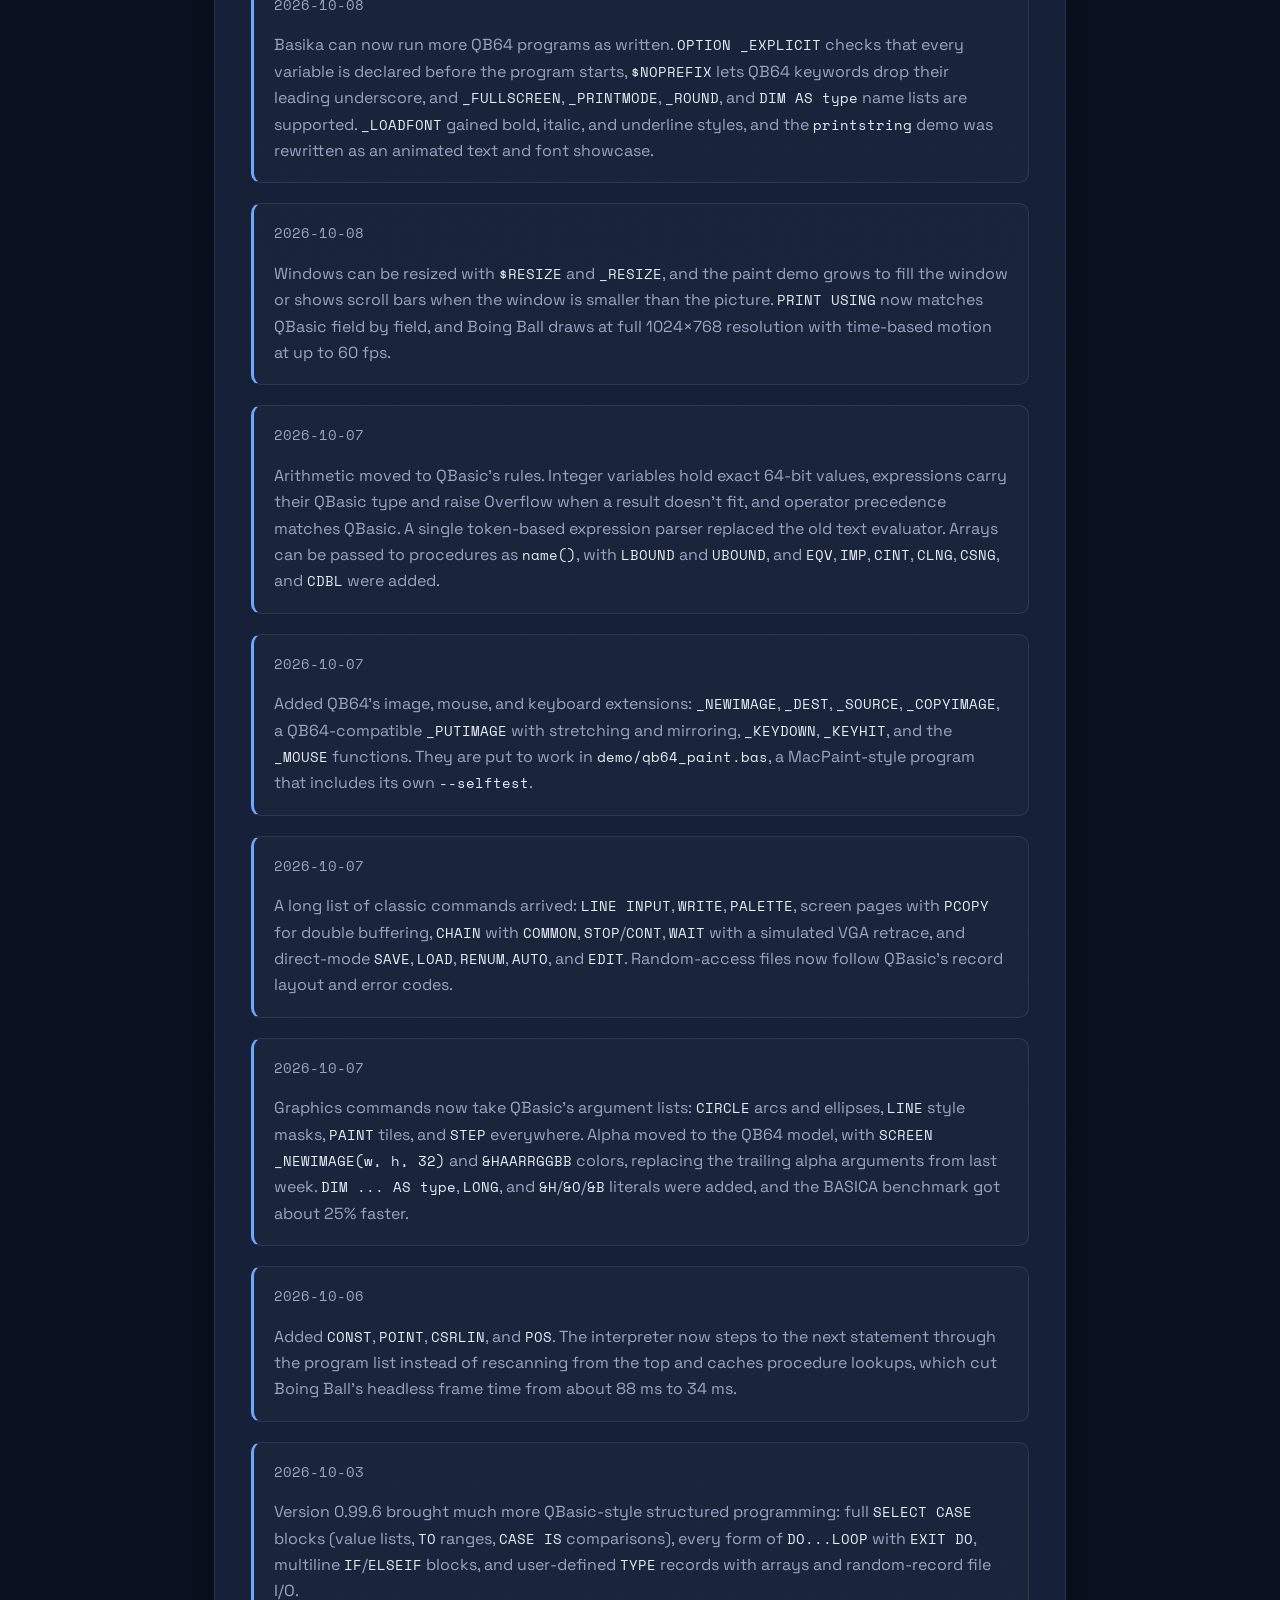
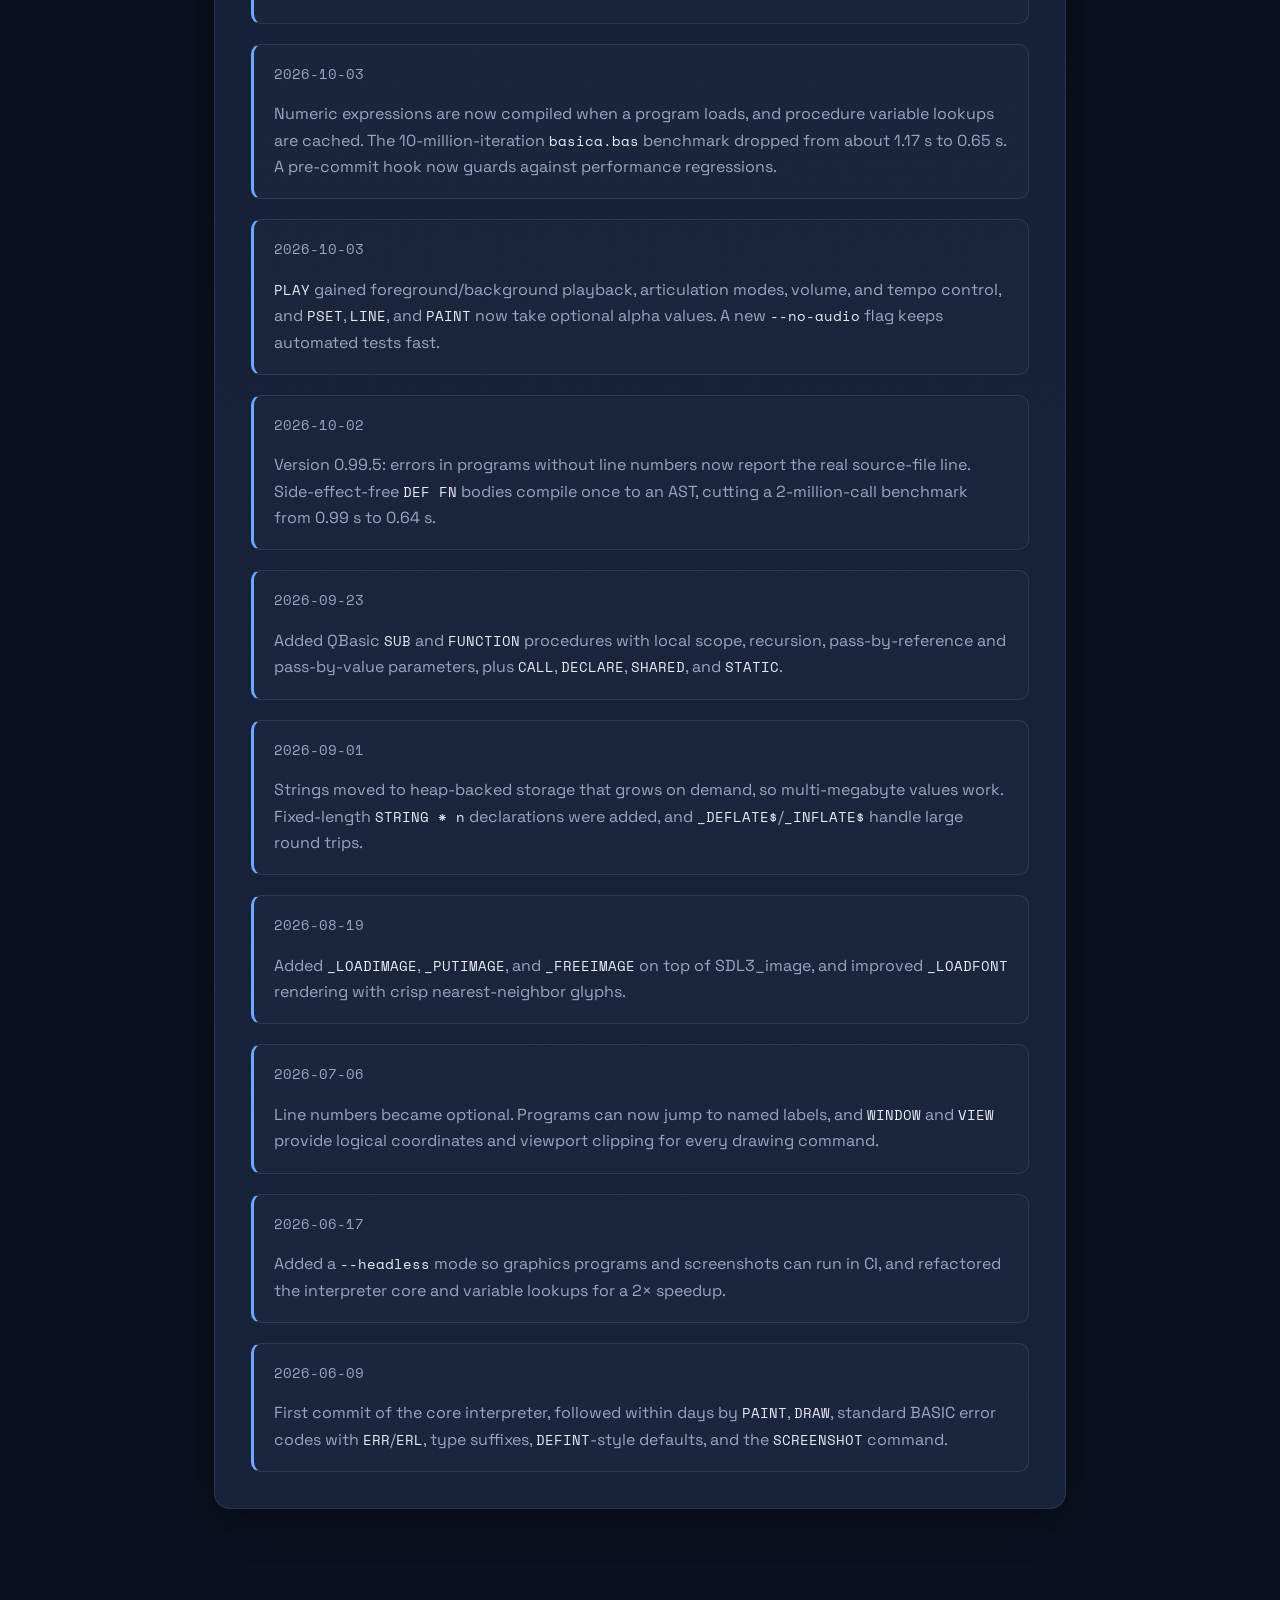
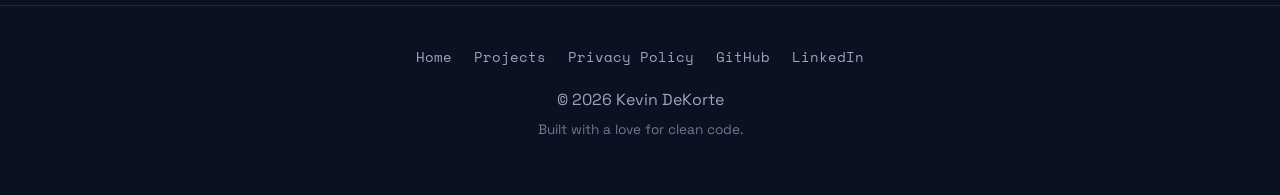
==== commit bd68f16e: "Update basika dev log for 0.99.9" ====
--- a/basika.html
+++ b/basika.html
@@ -78,10 +78,11 @@
                 <li><strong>BASICA compatibility</strong> — a wide range of IBM BASICA commands, with a full keyword and syntax reference in <code>KEYWORDS.md</code>.</li>
                 <li><strong>Modular programming</strong> — QBasic-style <code>SUB</code> and <code>FUNCTION</code> blocks with <code>CALL</code>, <code>DECLARE</code>, <code>SHARED</code>, <code>STATIC</code>, local scope, pass-by-reference parameters, and recursion.</li>
                 <li><strong>Graphics</strong> — an SDL3 graphics window (<code>-w</code>) or a headless virtual framebuffer for CI, with image handles via <code>_LOADIMAGE</code>, <code>_PUTIMAGE</code>, and <code>_FREEIMAGE</code>.</li>
-                <li><strong>Fonts</strong> — load and switch TrueType fonts with <code>_LOADFONT</code>, <code>_FONT</code>, and <code>_FREEFONT</code>.</li>
-                <li><strong>Sound</strong> — <code>SOUND</code> and <code>PLAY</code> with the Music Macro Language.</li>
+                <li><strong>Fonts</strong> — load and switch TrueType fonts with <code>_LOADFONT</code>, <code>_FONT</code>, and <code>_FREEFONT</code>, and draw Unicode text with <code>_UPRINTSTRING</code>.</li>
+                <li><strong>Sound</strong> — <code>SOUND</code> and <code>PLAY</code> with the Music Macro Language, plus sound files (WAV, OGG, MP3, or FLAC) through the <code>_SND</code> commands.</li>
                 <li><strong>Strings</strong> — heap-backed dynamic strings that handle multi-megabyte values, fixed-length <code>STRING * n</code> declarations, and lossless <code>_DEFLATE$</code> / <code>_INFLATE$</code> compression.</li>
-                <li><strong>Tested</strong> — a <code>make test</code> suite plus a performance regression guard built around a 10-million-iteration benchmark.</li>
+                <li><strong>Files</strong> — sequential, random-access, and binary file I/O, with QBasic's variable <code>PUT</code> and <code>GET</code> on <code>TYPE</code> records.</li>
+                <li><strong>Tested</strong> — a <code>make test</code> suite plus a performance regression guard that times a two-second benchmark of the interpreter's hot paths.</li>
             </ul>
         </section>
 
@@ -109,8 +110,48 @@
             </div>
             <div class="notes">
                 <article class="note">
+                    <p class="note-date">2026-11-06</p>
+                    <p>Version 0.99.9 brings QBasic's variable <code>PUT</code> and <code>GET</code> to file I/O, string-heavy loops that run three to four times faster, array loops about twice as fast, numbered timer event traps, and Unicode text through <code>_UPRINTSTRING</code>. A wide patch of QB64 Phoenix Edition — the math, bit, file and folder, clipboard, mouse and window functions — arrived this cycle, and the Homebrew formula and the Burrow cask are updated to match.</p>
+                </article>
+                <article class="note">
+                    <p class="note-date">2026-10-21</p>
+                    <p><code>PUT #n, position, variable</code> and <code>GET #n, position, variable</code> now accept any variable, as in QBasic — numeric and string scalars, array elements, and <code>TYPE</code> record members — instead of only whole records and the <code>len, data$</code> form, which keeps working. BINARY files move exactly the variable's bytes, so <code>PUT #1, 1, x%</code> writes 2 bytes instead of crashing, and a <code>GET</code> past the end zero-fills. RANDOM files move a whole <code>LEN</code>-byte record and report Bad record length when the data is larger, and an omitted position reads or writes just past the last one, as QBasic does.</p>
+                </article>
+                <article class="note">
+                    <p class="note-date">2026-10-20</p>
+                    <p>String assignment and concatenation got faster: the expression parser appends variable values, <code>STRING$</code> and <code>SPACE$</code> directly into the result and hands its finished buffer to the caller, and assignments and parameter bindings adopt a temporary's buffer instead of copying it — only what BASICA value semantics requires still copies. String-heavy loops run about three to four times faster. A new demo runs a <code>.bas</code> file as a shell script: give it a <code>#!/usr/bin/env basika</code> shebang line and the execute bit, and <code>./demo/os_shebang_demo.bas</code> works like any other script.</p>
+                </article>
+                <article class="note">
+                    <p class="note-date">2026-10-19</p>
+                    <p>A day of speedups. Variable names are cached and statement dispatch is threaded so loops run faster, <code>PAINT</code> and <code>PSET</code> share a pixel cache, and event traps are no longer polled when nothing is pending. Array loops got their own boost: an expression of a single name or number, such as <code>a(i) = i</code>, is compiled and cached like longer expressions instead of being re-parsed on every iteration — the sieve benchmark dropped from 6.5 to 3.3 seconds for 10 million elements.</p>
+                </article>
+                <article class="note">
+                    <p class="note-date">2026-10-19</p>
+                    <p>Added QB64 timers and process control. <code>_FREETIMER</code> hands out a free timer number, <code>ON TIMER(t, n) GOSUB</code> arms a trap on it, and <code>TIMER(t) ON</code>, <code>OFF</code>, <code>STOP</code>, or <code>FREE</code> controls it, alongside the classic <code>ON TIMER(n)</code>. <code>_EXIT</code> is -1 on the first read after the user closes the window, and <code>SHELL</code> gained the <code>_HIDE</code> and <code>_DONTWAIT</code> options, plus <code>_SHELLHIDE(command$)</code>, which runs the command hidden and returns its exit code.</p>
+                </article>
+                <article class="note">
+                    <p class="note-date">2026-10-18</p>
+                    <p>Text can now be Unicode. <code>_UPRINTSTRING</code> draws UTF-8, UTF-16, UTF-32 or codepage text at pixel positions, <code>_UPRINTWIDTH</code>, <code>_UFONTHEIGHT</code>, <code>_ULINESPACING</code> and <code>_UCHARPOS</code> measure it, <code>_MAPUNICODE</code> maps code points, <code>_CONTROLCHR</code> with <code>OFF</code> makes <code>PRINT</code> draw control codes as glyphs, and <code>_BLINK</code> keeps its setting.</p>
+                </article>
+                <article class="note">
+                    <p class="note-date">2026-10-18</p>
+                    <p>QBasic's one-line procedures work: <code>SUB P: PRINT G: END SUB</code> and <code>FUNCTION SQ (X): SQ = X * X: END FUNCTION</code>, with or without a line number — before, the procedure ran on through the rest of the program. Inline declarations arrived too, as in FreeBASIC: <code>DIM n AS LONG = 1000000</code> sets a variable's first value and <code>FOR i AS LONG = 1 TO n</code> declares the loop counter's type, and both work with <code>OPTION _EXPLICIT</code>.</p>
+                </article>
+                <article class="note">
+                    <p class="note-date">2026-10-18</p>
+                    <p>The window, mouse and images filled out. <code>_SAVEIMAGE</code> writes PNG, JPG, BMP, TGA, GIF, ICO and WEBP files, <code>_HSB32</code> builds colors from hue, saturation and brightness, and <code>_SETALPHA</code>, <code>_CLEARCOLOR</code> and the palette functions round out the images. The window gained <code>_TITLE$</code>, <code>_SCREENMOVE</code>, <code>_SCREENHIDE</code> and the <code>_DESKTOP</code> functions, the mouse gained <code>_MOUSESHOW</code> with cursor styles and <code>_MOUSEMOVE</code>, and the metacommands <code>$INCLUDE</code>, <code>$INCLUDEONCE</code>, <code>$IF</code>/<code>$ELSE</code>, <code>$LET</code>, <code>$SCREENHIDE</code> and <code>$SCREENSHOW</code> are processed — before, every <code>$IF</code> branch ran.</p>
+                </article>
+                <article class="note">
+                    <p class="note-date">2026-10-18</p>
+                    <p>The QB64 system functions arrived: <code>_OS$</code>, <code>_UPTIME</code>, <code>_COMMANDCOUNT</code>, <code>_ERRORLINE</code>, <code>_ERRORMESSAGE$</code>, the lock keys, <code>_KEYCLEAR</code> and <code>_CLIPBOARD$</code>, which reads and sets the clipboard — before, each read as a plain variable. The VS Code extension now highlights <code>.bas</code> files too, with a grammar generated straight from the lexer's keyword tables.</p>
+                </article>
+                <article class="note">
                     <p class="note-date">2026-10-16</p>
                     <p>Basika now has a demo video, and it's built by basika itself. Each demo runs headless and saves every frame with <code>SCREENSHOT</code>, small scripts drive the mouse through Paint and Jukebox, and Vortex and Burrow play themselves on autopilot. A Python script draws the title cards in the IBM VGA font and synthesizes the soundtrack, and ffmpeg joins the clips and adds a CRT glow and scanlines. Also fixed a crash when an expression ends in an operator, such as <code>PRINT 1 +</code>; it now reports a syntax error, as QBasic does.</p>
+                </article>
+                <article class="note">
+                    <p class="note-date">2026-10-16</p>
+                    <p>A large batch of QB64 Phoenix Edition functions arrived: the math set — <code>_MIN</code>, <code>_MAX</code>, <code>_CLAMP</code>, <code>_CEIL</code>, <code>_HYPOT</code> and <code>_ATAN2</code>, plus the hyperbolic and reciprocal trig families and the degree, radian and gradian conversions; the bit set — <code>_SHL</code>, <code>_SHR</code>, <code>_ROL</code> and <code>_ROR</code>; and the string set — <code>_TRIM$</code>, <code>_BIN$</code>, <code>_INSTRREV</code>, <code>_STRCMP</code> and <code>_STRICMP</code>. QB64 functions now get their arguments with their types instead of as doubles, so large <code>_INTEGER64</code> values stay exact, and <code>_ROUND</code> returns an integer, as in QB64. The file and folder functions were added too — <code>_FILEEXISTS</code>, <code>_DIREXISTS</code>, <code>_DIR$</code>, <code>_CWD$</code>, <code>_STARTDIR$</code>, <code>_FULLPATH$</code>, <code>_FILES$</code>, <code>_READFILE$</code> and <code>_WRITEFILE</code> — before, each read as a variable, so <code>IF _FILEEXISTS(f$) THEN</code> was always false. The five performance benchmarks became one two-second check whose baseline stays put, and the 3D wave demo now turns its surface around the Y axis instead of drawing it once.</p>
                 </article>
                 <article class="note">
                     <p class="note-date">2026-10-15</p>
